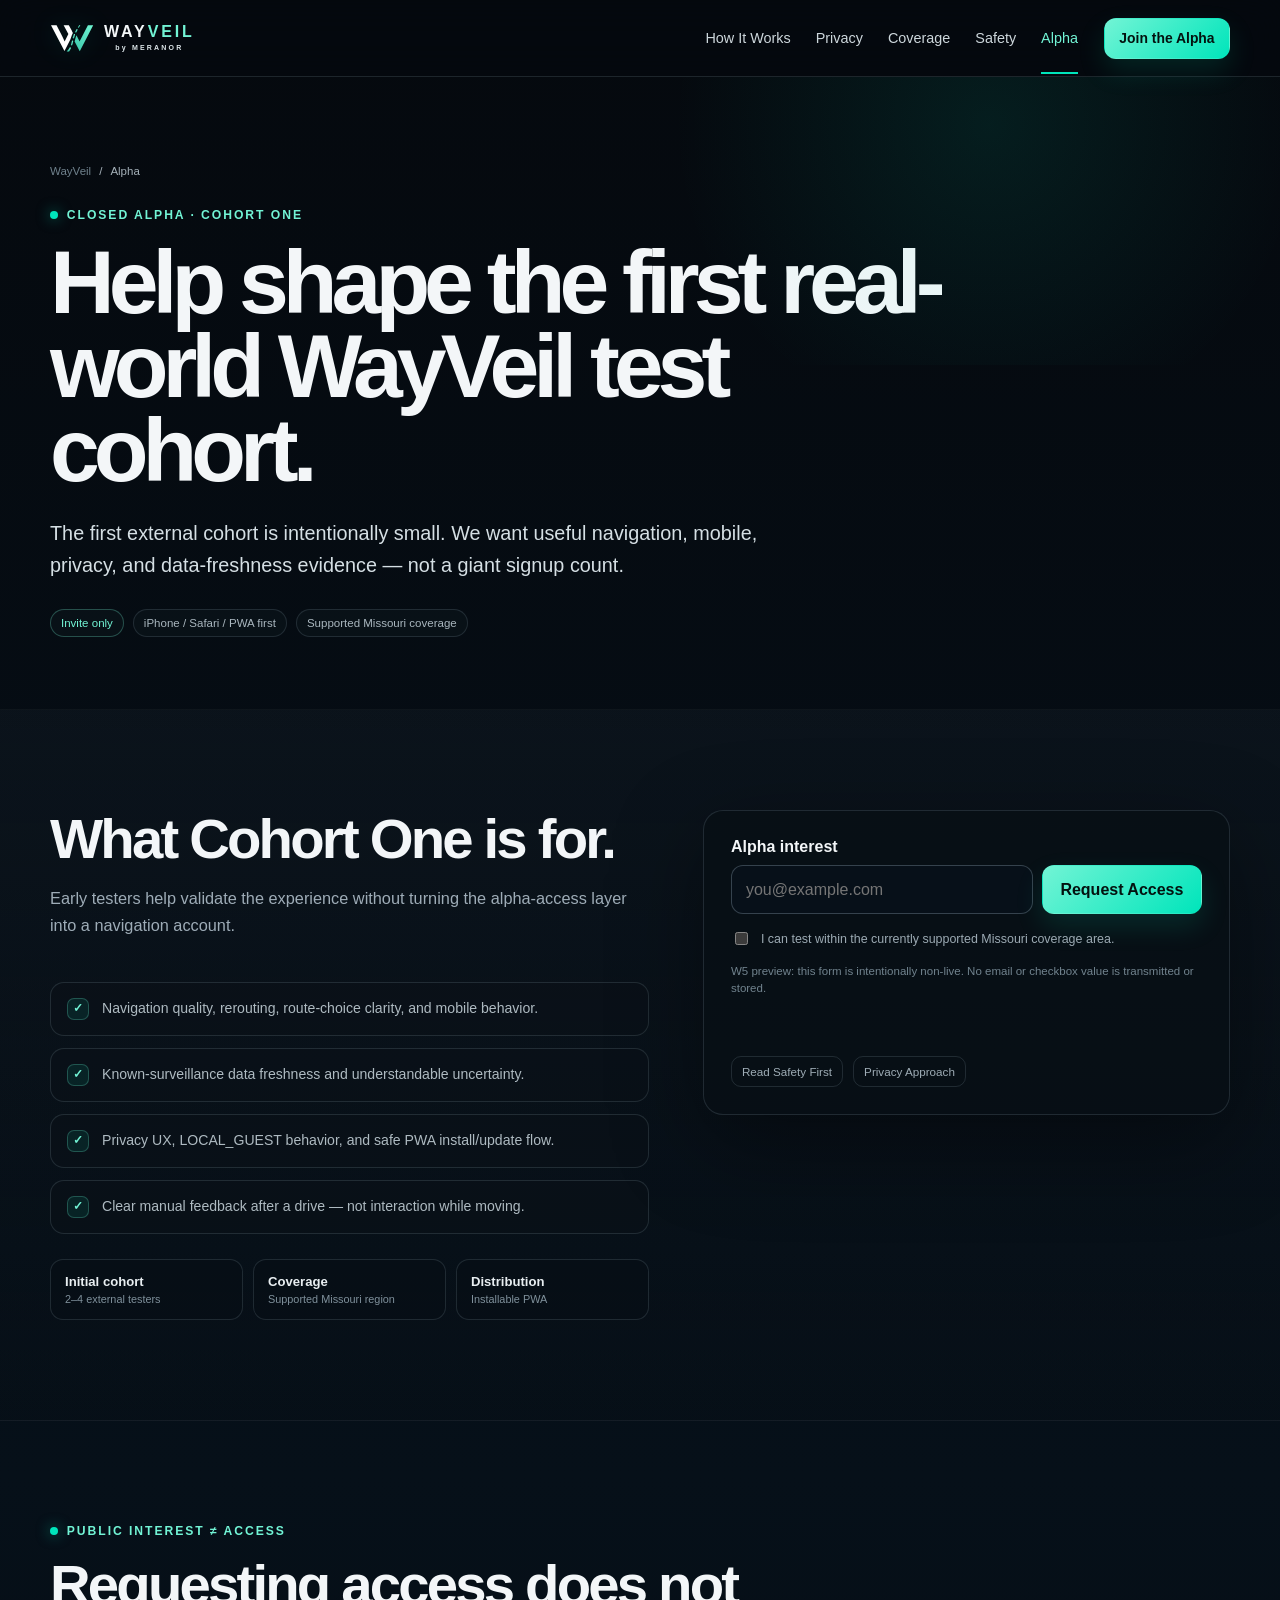
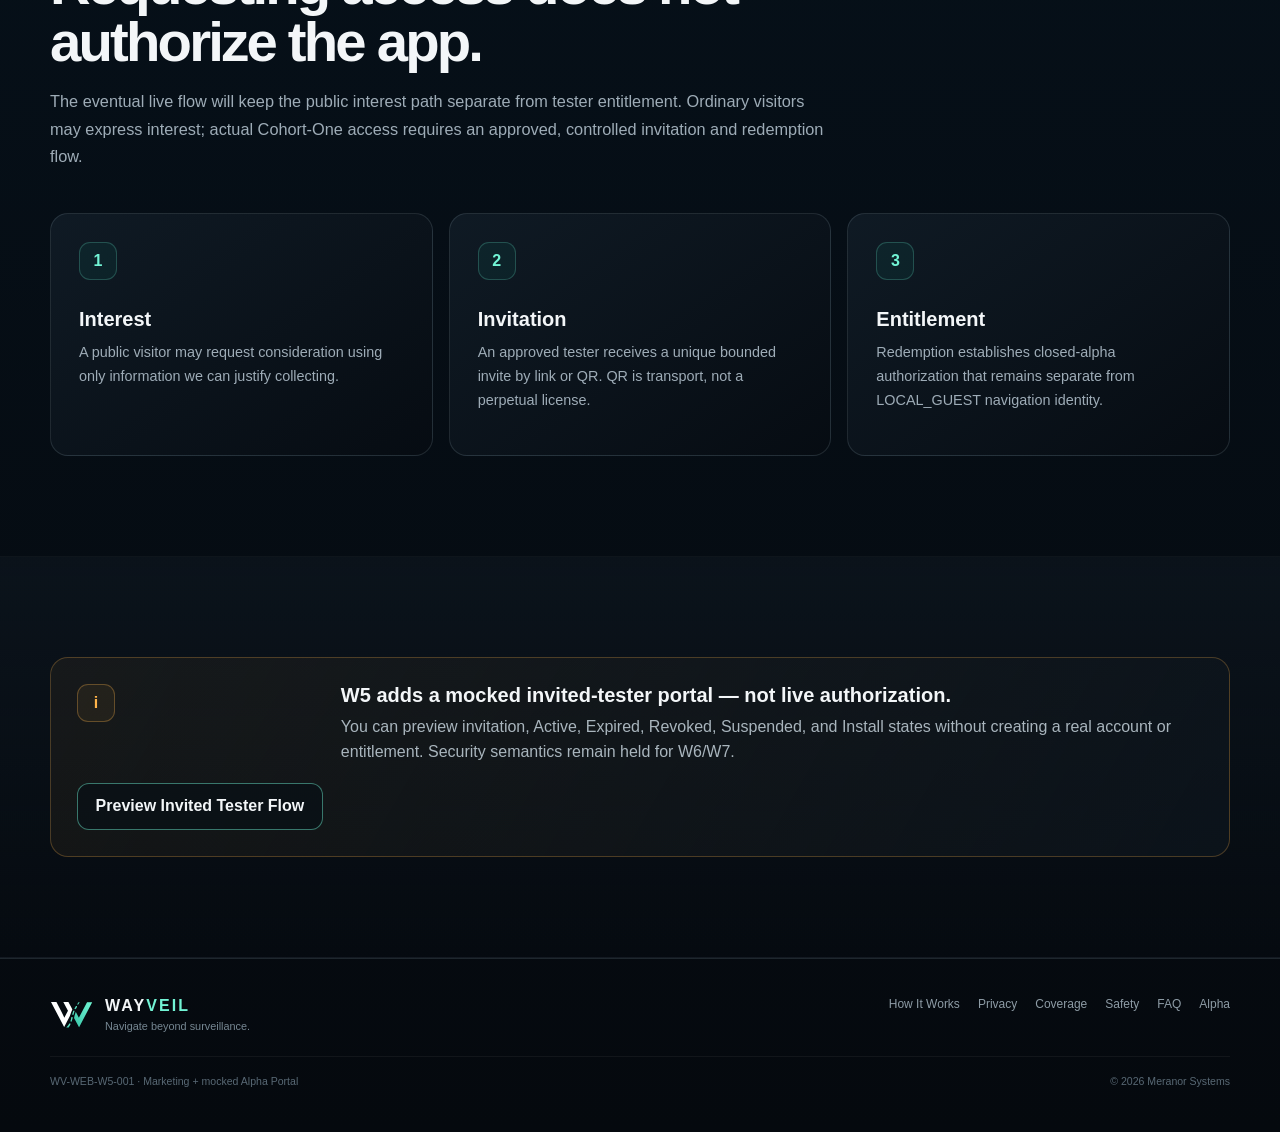
==== wayveil/alpha/index.html @ f4743373 "WayVeil site: add alpha page" ====
<!doctype html><html lang="en"><head><meta charset="utf-8"><meta name="viewport" content="width=device-width,initial-scale=1,viewport-fit=cover"><meta name="theme-color" content="#05090e"><meta name="description" content="WayVeil Cohort-One closed-alpha information and preview-only interest form for supported Missouri PWA testing."><title>Join the Alpha — WayVeil</title><link rel="stylesheet" href="../assets/css/core.css"><link rel="stylesheet" href="../assets/css/product.css"><link rel="stylesheet" href="../assets/css/sections.css"><link rel="stylesheet" href="../assets/css/responsive.css"></head><body><svg class="svg-defs" aria-hidden="true" width="0" height="0" style="position:absolute"><symbol id="i-arrow" viewBox="0 0 24 24"><path d="M5 12h14M14 7l5 5-5 5" fill="none" stroke="currentColor" stroke-width="2" stroke-linecap="round" stroke-linejoin="round"/></symbol></svg><a class="skip-link" href="#main">Skip to content</a><header class="site-header"><div class="shell header-inner"><a class="brand" href="../" aria-label="WayVeil home"><img src="../assets/img/wayveil-mark.svg" alt=""><span class="wordmark"><span>WAY</span><strong>VEIL</strong><small>by MERANOR</small></span></a><nav class="desktop-nav" aria-label="Primary navigation"><a href="../how-it-works/">How It Works</a><a href="../privacy/">Privacy</a><a href="../coverage/">Coverage</a><a href="../safety/">Safety</a><a href="../alpha/" aria-current="page">Alpha</a></nav><a class="button button-primary header-cta" href="../alpha/">Join the Alpha</a><button class="menu-button" type="button" aria-label="Open menu" aria-expanded="false" data-menu-button><span></span></button></div><nav class="mobile-nav" data-mobile-nav aria-label="Mobile navigation"><a href="../how-it-works/">How It Works</a><a href="../privacy/">Privacy</a><a href="../coverage/">Coverage</a><a href="../safety/">Safety</a><a href="../alpha/">Alpha</a><a class="button button-primary" href="../alpha/">Join the Alpha</a></nav></header><main id="main"><section class="page-hero"><div class="shell"><div class="breadcrumbs"><a href="../">WayVeil</a><span>/</span><span>Alpha</span></div><p class="eyebrow"><span class="eyebrow-dot"></span>Closed Alpha · Cohort One</p><h1>Help shape the first real-world WayVeil test cohort.</h1><p class="lead">The first external cohort is intentionally small. We want useful navigation, mobile, privacy, and data-freshness evidence — not a giant signup count.</p><div class="page-kicker"><span class="chip mint">Invite only</span><span class="chip">iPhone / Safari / PWA first</span><span class="chip">Supported Missouri coverage</span></div></div></section><section class="section section-soft"><div class="shell alpha-layout"><div><div class="section-heading"><h2>What Cohort One is for.</h2><p>Early testers help validate the experience without turning the alpha-access layer into a navigation account.</p></div><div class="check-list"><div class="check"><span class="check-mark">✓</span><span>Navigation quality, rerouting, route-choice clarity, and mobile behavior.</span></div><div class="check"><span class="check-mark">✓</span><span>Known-surveillance data freshness and understandable uncertainty.</span></div><div class="check"><span class="check-mark">✓</span><span>Privacy UX, LOCAL_GUEST behavior, and safe PWA install/update flow.</span></div><div class="check"><span class="check-mark">✓</span><span>Clear manual feedback after a drive — not interaction while moving.</span></div></div><div class="alpha-meta"><div><strong>Initial cohort</strong><span>2–4 external testers</span></div><div><strong>Coverage</strong><span>Supported Missouri region</span></div><div><strong>Distribution</strong><span>Installable PWA</span></div></div></div><div class="alpha-card"><form data-interest-form novalidate><label class="field-label" for="alpha-email">Alpha interest</label><div class="input-row"><input id="alpha-email" name="email" type="email" autocomplete="email" placeholder="you@example.com" required><button class="button button-primary" type="submit">Request Access</button></div><label class="check-row"><input type="checkbox" required><span>I can test within the currently supported Missouri coverage area.</span></label><p class="form-note">W5 preview: this form is intentionally non-live. No email or checkbox value is transmitted or stored.</p><p class="form-status" role="status" data-form-status></p></form><div class="page-nav"><a href="../safety/">Read Safety First</a><a href="../privacy/">Privacy Approach</a></div></div></div></section><section class="section"><div class="shell"><div class="section-heading"><p class="eyebrow"><span class="eyebrow-dot"></span>Public interest ≠ access</p><h2>Requesting access does not authorize the app.</h2><p>The eventual live flow will keep the public interest path separate from tester entitlement. Ordinary visitors may express interest; actual Cohort-One access requires an approved, controlled invitation and redemption flow.</p></div><div class="card-grid"><article class="card"><span class="icon-badge">1</span><h3>Interest</h3><p>A public visitor may request consideration using only information we can justify collecting.</p></article><article class="card"><span class="icon-badge">2</span><h3>Invitation</h3><p>An approved tester receives a unique bounded invite by link or QR. QR is transport, not a perpetual license.</p></article><article class="card"><span class="icon-badge">3</span><h3>Entitlement</h3><p>Redemption establishes closed-alpha authorization that remains separate from LOCAL_GUEST navigation identity.</p></article></div></div></section><section class="section section-soft"><div class="shell"><div class="truth-banner"><span class="icon-badge">i</span><div><h3>W5 adds a mocked invited-tester portal — not live authorization.</h3><p>You can preview invitation, Active, Expired, Revoked, Suspended, and Install states without creating a real account or entitlement. Security semantics remain held for W6/W7.</p></div><div class="portal-actions"><a class="button button-secondary" href="../invite/demo/">Preview Invited Tester Flow</a></div></div></div></section></main><footer class="site-footer"><div class="shell footer-grid"><div class="footer-brand"><img src="../assets/img/wayveil-mark.svg" alt=""><div><strong>WAY<span>VEIL</span></strong><small>Navigate beyond surveillance.</small></div></div><nav class="footer-links" aria-label="Footer navigation"><a href="../how-it-works/">How It Works</a><a href="../privacy/">Privacy</a><a href="../coverage/">Coverage</a><a href="../safety/">Safety</a><a href="../faq/">FAQ</a><a href="../alpha/">Alpha</a></nav><div class="footer-meta"><span>WV-WEB-W5-001 · Marketing + mocked Alpha Portal</span><span>© 2026 Meranor Systems</span></div></div></footer><script src="../assets/js/site.js" defer></script></body></html>
---- wayveil/assets/css/core.css ----
:root {
  color-scheme: dark;
  --bg:#05090e; --bg2:#071119; --surface:#0d151d; --surface2:#111c26; --surface3:#172531;
  --text:#f3f6f8; --muted:#9eacb7; --muted2:#768792; --mint:#00e5bb; --mint2:#72f4d5;
  --danger:#ff655f; --amber:#ffb44a; --purple:#9d6bff; --blue:#6872ff;
  --line:rgba(185,210,224,.14); --line2:rgba(185,210,224,.26);
  --shadow:0 28px 90px rgba(0,0,0,.38); --shell:min(1180px,calc(100% - 40px));
  --r1:12px; --r2:18px; --r3:28px; --header:76px;
}
*{box-sizing:border-box} html{scroll-behavior:smooth;background:var(--bg)} body{margin:0;background:linear-gradient(180deg,var(--bg),#061019 54%,var(--bg));color:var(--text);font-family:Inter,ui-sans-serif,-apple-system,BlinkMacSystemFont,"Segoe UI",sans-serif;-webkit-font-smoothing:antialiased;text-rendering:optimizeLegibility}
img{display:block;max-width:100%} a{color:inherit} button,input{font:inherit} button,a{-webkit-tap-highlight-color:transparent}.shell{width:var(--shell);margin-inline:auto}.muted{color:var(--muted)}.skip-link{position:fixed;left:1rem;top:-6rem;z-index:100;background:var(--mint);color:#02120f;padding:.8rem 1rem;border-radius:.7rem;font-weight:800}.skip-link:focus{top:1rem}
.site-header{position:sticky;top:0;z-index:40;border-bottom:1px solid var(--line);background:rgba(5,9,14,.86);backdrop-filter:blur(18px)}.header-inner{min-height:var(--header);display:flex;align-items:center;gap:26px}.brand{display:inline-flex;align-items:center;gap:10px;text-decoration:none;margin-right:auto}.brand img{width:44px;filter:drop-shadow(0 0 12px rgba(0,229,187,.15))}.wordmark{display:grid;grid-template-columns:auto auto;line-height:.82;letter-spacing:.18em;font-weight:820}.wordmark strong{color:var(--mint2)}.wordmark small{grid-column:1/-1;margin-top:7px;font-size:.44rem;letter-spacing:.31em;text-align:center;color:#dce5e9}.desktop-nav{display:flex;gap:25px}.desktop-nav a{position:relative;text-decoration:none;color:#cdd7dc;font-size:.9rem}.desktop-nav a:hover,.desktop-nav a[aria-current="page"]{color:var(--mint2)}.desktop-nav a[aria-current="page"]::after{content:"";position:absolute;left:0;right:0;bottom:-28px;height:2px;background:var(--mint)}
.button{display:inline-flex;align-items:center;justify-content:center;gap:.5rem;min-height:47px;padding:.78rem 1.1rem;border:1px solid transparent;border-radius:12px;text-decoration:none;font-weight:780;cursor:pointer;transition:.18s ease}.button:hover{transform:translateY(-1px)}.button-primary{color:#03120f;background:linear-gradient(135deg,var(--mint2),var(--mint));box-shadow:0 12px 28px rgba(0,229,187,.13)}.button-secondary{border-color:rgba(114,244,213,.45);background:rgba(7,15,21,.62);color:var(--text)}.button-quiet{border-color:var(--line2);background:rgba(13,21,29,.75);color:#d9e2e6}.header-cta{min-height:41px;padding:.6rem .9rem;font-size:.87rem}.menu-button{display:none;width:44px;height:44px;border:1px solid var(--line2);border-radius:12px;background:rgba(12,19,27,.72);color:var(--text)}.menu-button span,.menu-button span::before,.menu-button span::after{display:block;width:20px;height:2px;background:currentColor;border-radius:2px;content:"";position:relative}.menu-button span::before{position:absolute;top:-6px}.menu-button span::after{position:absolute;top:6px}.mobile-nav{display:none;border-top:1px solid var(--line);padding:10px 20px 18px;background:rgba(5,9,14,.98)}.mobile-nav a{display:block;padding:12px 4px;text-decoration:none;color:#d9e2e6}.mobile-nav .button{margin-top:7px;padding:.78rem 1rem;text-align:center}.mobile-nav.is-open{display:block}
.eyebrow{display:inline-flex;align-items:center;gap:.55rem;margin:0 0 18px;color:var(--mint2);font-size:.76rem;font-weight:830;letter-spacing:.16em;text-transform:uppercase}.eyebrow-dot{width:8px;height:8px;border-radius:50%;background:var(--mint);box-shadow:0 0 14px rgba(0,229,187,.55)}h1,h2,h3,p{margin-top:0}h1{font-size:5rem;font-size:clamp(3.3rem,7vw,6.6rem);line-height:.94;letter-spacing:-.067em;margin-bottom:24px}h2{font-size:3.4rem;font-size:clamp(2.35rem,4.4vw,4.25rem);line-height:1.02;letter-spacing:-.05em;margin-bottom:17px}h3{font-size:1.25rem;margin-bottom:10px}.lead{font-size:1.15rem;font-size:clamp(1.05rem,1.8vw,1.24rem);line-height:1.65;color:#d5dfe4;max-width:670px}.section{padding:100px 0}.section-soft{background:linear-gradient(180deg,rgba(15,24,33,.56),rgba(7,13,19,.18));border-block:1px solid rgba(255,255,255,.035)}.section-heading{max-width:780px;margin-bottom:42px}.section-heading p:last-child{color:var(--muted);font-size:1.02rem;line-height:1.7}.page-hero{padding:88px 0 72px;position:relative;overflow:hidden}.page-hero::before{content:"";position:absolute;inset:-12rem -10rem auto 42%;height:30rem;background:radial-gradient(circle,rgba(0,229,187,.09),transparent 62%);pointer-events:none}.page-hero h1{max-width:900px}.page-hero .lead{max-width:760px}.page-kicker{display:flex;gap:9px;flex-wrap:wrap;margin-top:27px}.chip{display:inline-flex;align-items:center;gap:7px;padding:7px 10px;border:1px solid var(--line);border-radius:999px;background:rgba(12,20,27,.65);color:#a9b6be;font-size:.72rem}.chip.mint{border-color:rgba(114,244,213,.28);color:var(--mint2)}
.site-footer{padding:38px 0 45px;border-top:1px solid var(--line)}.footer-grid{display:grid;grid-template-columns:1fr auto;gap:24px;align-items:start}.footer-brand{display:flex;gap:12px;align-items:center}.footer-brand img{width:43px}.footer-brand strong{display:block;letter-spacing:.13em}.footer-brand strong span{color:var(--mint2)}.footer-brand small{display:block;margin-top:5px;color:var(--muted2);font-size:.68rem}.footer-links{display:flex;gap:18px;flex-wrap:wrap;justify-content:flex-end}.footer-links a{font-size:.75rem;text-decoration:none;color:#8e9ca6}.footer-links a:hover{color:var(--mint2)}.footer-meta{grid-column:1/-1;padding-top:18px;border-top:1px solid rgba(255,255,255,.05);display:flex;justify-content:space-between;gap:14px;color:#586874;font-size:.66rem}
---- wayveil/assets/css/product.css ----
.hero{position:relative;overflow:hidden;isolation:isolate;min-height:845px;padding:76px 0 38px}.hero-road{position:absolute;inset:0;z-index:-3;background:url('../img/road-scene.svg') center/cover no-repeat;opacity:.88}.hero-shade{position:absolute;inset:0;z-index:-2;background:linear-gradient(90deg,rgba(5,9,14,.98) 0%,rgba(5,9,14,.82) 44%,rgba(5,9,14,.28) 76%,rgba(5,9,14,.66) 100%),linear-gradient(180deg,rgba(5,9,14,.08),#05090e 94%)}.hero-grid{display:grid;grid-template-columns:minmax(0,1.03fr) minmax(360px,.97fr);gap:50px;align-items:center;min-height:630px}.hero-copy{padding:55px 0 30px}.hero-copy h1 span{color:var(--mint2)}.hero-actions{display:flex;gap:12px;flex-wrap:wrap;margin-top:30px}.invite-link{display:inline-flex;margin-top:19px;color:#98a7b0;font-size:.84rem;text-decoration:none}.invite-link span{color:var(--mint2);margin-left:.25rem}.product-stage{position:relative;display:flex;justify-content:center;align-items:center;min-height:610px}.product-glow{position:absolute;width:430px;height:430px;border-radius:50%;background:radial-gradient(circle,rgba(0,229,187,.17),rgba(0,229,187,.025) 50%,transparent 72%);filter:blur(10px)}.phone{position:relative;width:min(370px,86vw);padding:9px;border-radius:50px;background:linear-gradient(145deg,#7c858e,#10151b 13%,#5e6670 38%,#080b0f 69%,#59616a);box-shadow:0 40px 95px rgba(0,0,0,.62);transform:rotate(3.5deg) translateY(10px)}.phone::before{content:"";position:absolute;z-index:4;left:50%;top:18px;transform:translateX(-50%);width:92px;height:24px;border-radius:999px;background:#030507}.screen{overflow:hidden;min-height:630px;border-radius:42px;border:1px solid rgba(255,255,255,.08);background:#071017}.appbar{height:76px;padding:31px 17px 10px;display:flex;align-items:center;justify-content:space-between;border-bottom:1px solid rgba(255,255,255,.06)}.mini-brand{display:flex;align-items:center;gap:7px;font-size:.69rem;letter-spacing:.12em}.mini-brand img{width:27px}.mini-brand strong span{color:var(--mint2)}.preview-label{color:#7d8e99;font-size:.58rem;text-align:right}.preview-label b{display:block;color:#b8c4ca;margin-top:3px;font-size:.7rem}.map-preview{position:relative;height:238px;background:radial-gradient(circle at 55% 42%,#102633,#071017 65%);overflow:hidden}.map-preview svg{width:100%;height:100%}.map-caption{position:absolute;left:12px;bottom:9px;padding:5px 8px;border-radius:999px;border:1px solid rgba(255,255,255,.08);background:rgba(5,9,14,.78);color:#93a4ae;font-size:.53rem}.route-list{display:grid;gap:8px;padding:10px 12px}.route{position:relative;padding:11px 72px 10px 12px;min-height:72px;border-radius:13px;border:1px solid rgba(255,255,255,.11);background:linear-gradient(180deg,rgba(23,34,44,.8),rgba(10,16,22,.82))}.route.selected{border-color:rgba(114,244,213,.7)}.route.zero{border-color:rgba(157,107,255,.45)}.route strong{display:block;font-size:.8rem}.route small{display:block;margin-top:5px;color:#84959f;font-size:.58rem;line-height:1.35}.route em{position:absolute;right:11px;top:27px;font-style:normal;font-weight:850;font-size:.63rem;letter-spacing:.06em;color:var(--mint2)}.route:first-child em{color:var(--amber)}.route.zero em{color:#b792ff}.start-nav{margin:1px 12px 16px;width:calc(100% - 24px);min-height:44px;border:0;border-radius:12px;background:linear-gradient(135deg,var(--mint2),var(--mint));color:#02120f;font-weight:830}.principles{margin-top:-1px;display:grid;grid-template-columns:repeat(4,1fr);border:1px solid var(--line);border-radius:18px;overflow:hidden;background:rgba(7,13,19,.84);backdrop-filter:blur(14px);box-shadow:0 24px 65px rgba(0,0,0,.24)}.principles article{padding:21px;min-height:108px;border-right:1px solid var(--line)}.principles article:last-child{border-right:0}.principles b{display:block;font-size:.85rem}.principles span{display:block;margin-top:6px;color:#8d9ca6;font-size:.7rem;line-height:1.45}.icon-badge{display:grid;place-items:center;width:38px;height:38px;margin-bottom:14px;border:1px solid rgba(114,244,213,.22);border-radius:11px;background:rgba(0,229,187,.055);color:var(--mint2);font-weight:900}.route-mode-grid{display:grid;grid-template-columns:repeat(3,1fr);gap:16px}.mode-card{padding:29px;border:1px solid var(--line);border-radius:18px;background:linear-gradient(145deg,rgba(17,28,38,.9),rgba(7,12,18,.9));min-height:260px}.mode-card .mode-tag{display:inline-flex;padding:6px 9px;border-radius:999px;border:1px solid var(--line);font-size:.66rem;color:#9badb6;margin-bottom:36px}.mode-card.balanced{border-color:rgba(114,244,213,.35)}.mode-card.zero{border-color:rgba(157,107,255,.3)}.mode-card p{color:var(--muted);line-height:1.65;font-size:.9rem}.mode-card ul{padding-left:1.1rem;color:#a8b5bd;font-size:.82rem;line-height:1.65}.truth-banner{display:grid;grid-template-columns:auto 1fr;gap:18px;align-items:start;padding:26px;border:1px solid rgba(255,180,74,.25);border-radius:18px;background:linear-gradient(120deg,rgba(255,180,74,.055),rgba(13,21,29,.76))}.truth-banner .icon-badge{margin:0;border-color:rgba(255,180,74,.3);color:var(--amber);background:rgba(255,180,74,.06)}.truth-banner h3{margin-bottom:7px}.truth-banner p{margin:0;color:#a9b5bd;line-height:1.6}.feature-split{display:grid;grid-template-columns:1fr 1fr;gap:52px;align-items:center}.visual-panel{min-height:420px;border:1px solid var(--line);border-radius:28px;background:radial-gradient(circle at 50% 45%,rgba(0,229,187,.09),transparent 23rem),linear-gradient(145deg,#101c25,#060b10);display:grid;place-items:center;position:relative;overflow:hidden}.visual-panel img{width:220px;filter:drop-shadow(0 0 34px rgba(0,229,187,.18))}.orbit{position:absolute;border:1px solid rgba(114,244,213,.18);border-radius:50%;width:360px;height:360px}.orbit.o2{width:270px;height:270px;border-color:rgba(114,244,213,.3)}.float-chip{position:absolute;padding:8px 11px;border-radius:999px;border:1px solid rgba(114,244,213,.24);background:rgba(4,11,15,.85);color:var(--mint2);font-size:.62rem;font-weight:820;letter-spacing:.08em}.fc1{top:18%;left:13%}.fc2{right:10%;top:39%}.fc3{bottom:16%;left:22%}
---- wayveil/assets/css/sections.css ----
.card-grid{display:grid;grid-template-columns:repeat(3,1fr);gap:16px}.card{padding:28px;border:1px solid var(--line);border-radius:18px;background:linear-gradient(145deg,rgba(17,28,38,.9),rgba(7,12,18,.9))}.card p{color:var(--muted);line-height:1.65;font-size:.9rem}.card .icon-badge{margin-bottom:28px}.steps{counter-reset:step;display:grid;grid-template-columns:repeat(3,1fr);gap:16px}.step{position:relative;padding:30px;border:1px solid var(--line);border-radius:18px;background:rgba(11,18,25,.78);min-height:260px}.step::before{counter-increment:step;content:"0" counter(step);color:#546671;font-size:.75rem;font-weight:850;letter-spacing:.12em}.step .icon-badge{margin:42px 0 18px}.step p{color:var(--muted);line-height:1.62}.check-list{display:grid;gap:12px;margin-top:26px}.check{display:flex;gap:13px;padding:15px 16px;border:1px solid var(--line);border-radius:14px;background:rgba(10,17,24,.6);color:#aebac1;line-height:1.5;font-size:.88rem}.check b{color:#eef3f5}.check-mark{flex:0 0 22px;width:22px;height:22px;border-radius:7px;display:grid;place-items:center;background:rgba(0,229,187,.09);border:1px solid rgba(114,244,213,.24);color:var(--mint2);font-weight:900;font-size:.72rem}.data-table{overflow:hidden;border:1px solid var(--line);border-radius:18px}.data-row{display:grid;grid-template-columns:190px 1fr;gap:24px;padding:22px 24px;border-bottom:1px solid var(--line);background:rgba(11,18,25,.68)}.data-row:last-child{border-bottom:0}.data-row strong{color:#edf3f5}.data-row p{margin:0;color:#99a9b3;line-height:1.6;font-size:.9rem}.trust-state{display:inline-flex;align-items:center;gap:7px}.trust-state::before{content:"";width:8px;height:8px;border-radius:50%;background:var(--mint)}.trust-state.probable::before{background:var(--amber)}.trust-state.unverified::before{background:#8797a1}.safety-grid{display:grid;grid-template-columns:repeat(2,1fr);gap:16px}.safety-card{padding:28px;border:1px solid var(--line);border-radius:18px;background:rgba(11,18,25,.75)}.safety-card.warning{border-color:rgba(255,180,74,.22);background:linear-gradient(145deg,rgba(255,180,74,.045),rgba(11,18,25,.75))}.safety-card p{color:var(--muted);line-height:1.65}.safety-card ul{padding-left:1.15rem;color:#a9b5bd;line-height:1.7;font-size:.9rem}.callout{padding:30px;border:1px solid rgba(114,244,213,.24);border-radius:22px;background:linear-gradient(115deg,rgba(0,229,187,.055),rgba(13,21,29,.8))}.callout p{color:#a7b5bd;line-height:1.7;margin-bottom:0}.alpha-layout{display:grid;grid-template-columns:1fr .88fr;gap:54px;align-items:start}.alpha-card{padding:27px;border:1px solid var(--line);border-radius:20px;background:rgba(8,15,21,.82);box-shadow:var(--shadow)}.field-label{display:block;margin-bottom:9px;font-weight:780}.input-row{display:grid;grid-template-columns:1fr auto;gap:9px}.input-row input{min-width:0;height:49px;padding:0 14px;border:1px solid var(--line2);border-radius:12px;background:#071019;color:var(--text);outline:none}.input-row input:focus{border-color:var(--mint);box-shadow:0 0 0 3px rgba(0,229,187,.1)}.check-row{display:flex;gap:10px;align-items:flex-start;margin-top:16px;color:#9caab3;font-size:.78rem;line-height:1.45}.check-row input{margin-top:2px;accent-color:var(--mint)}.form-note{margin:15px 0 0;color:#71838e;font-size:.72rem;line-height:1.45}.form-status{min-height:1.3em;margin:12px 0 0;color:var(--mint2);font-size:.75rem}.alpha-meta{display:grid;grid-template-columns:repeat(3,1fr);gap:10px;margin-top:25px}.alpha-meta div{padding:14px;border:1px solid var(--line);border-radius:13px;background:rgba(8,15,21,.58)}.alpha-meta strong{display:block;color:#e8eef1;font-size:.82rem}.alpha-meta span{display:block;margin-top:4px;color:#7f909b;font-size:.68rem}.faq-list{display:grid;gap:10px}.faq-item{border:1px solid var(--line);border-radius:16px;background:rgba(10,17,24,.7);overflow:hidden}.faq-item summary{cursor:pointer;list-style:none;padding:20px 22px;font-weight:780}.faq-item summary::-webkit-details-marker{display:none}.faq-item summary::after{content:"+";float:right;color:var(--mint2);font-size:1.15rem}.faq-item[open] summary::after{content:"–"}.faq-item p{padding:0 22px 20px;margin:0;color:#9eacb5;line-height:1.65}.cta-band{padding:48px;border:1px solid rgba(114,244,213,.22);border-radius:26px;background:radial-gradient(circle at 90% 50%,rgba(0,229,187,.08),transparent 18rem),linear-gradient(145deg,#101c25,#071018);display:flex;align-items:center;justify-content:space-between;gap:35px}.cta-band h2{font-size:3rem;font-size:clamp(2.1rem,4vw,3.7rem);max-width:720px;margin-bottom:10px}.cta-band p{margin:0;color:var(--muted)}.cta-band .button{flex:0 0 auto}.breadcrumbs{display:flex;gap:8px;align-items:center;margin-bottom:28px;color:#6f818c;font-size:.72rem}.breadcrumbs a{text-decoration:none}.breadcrumbs span{color:#a5b1b9}.page-nav{display:flex;gap:10px;flex-wrap:wrap;margin-top:32px}.page-nav a{padding:8px 10px;border:1px solid var(--line);border-radius:10px;text-decoration:none;color:#9eacb5;font-size:.73rem}.page-nav a:hover{color:var(--mint2);border-color:rgba(114,244,213,.3)}
---- wayveil/assets/css/responsive.css ----
@media(prefers-reduced-motion:reduce){html{scroll-behavior:auto}*,*::before,*::after{transition:none!important;animation:none!important}}
@media screen and (max-width:980px){:root{--shell:min(100% - 32px,820px)}.desktop-nav,.header-cta{display:none}.menu-button{display:grid;place-items:center}.hero{padding-top:26px;min-height:auto}.hero-grid{grid-template-columns:1fr;gap:0;min-height:auto}.hero-copy{padding:44px 0 12px}.product-stage{min-height:570px;margin-top:8px}.phone{transform:rotate(2deg)}.principles{grid-template-columns:repeat(2,1fr)}.principles article:nth-child(2){border-right:0}.principles article:nth-child(-n+2){border-bottom:1px solid var(--line)}.route-mode-grid,.card-grid,.steps{grid-template-columns:1fr}.feature-split,.alpha-layout{grid-template-columns:1fr}.feature-split{gap:34px}.visual-panel{min-height:370px}.safety-grid{grid-template-columns:1fr}.cta-band{display:grid}.alpha-meta{grid-template-columns:1fr}.footer-grid{grid-template-columns:1fr}.footer-links{justify-content:flex-start}.footer-meta{grid-column:auto}.data-row{grid-template-columns:150px 1fr}.page-hero{padding-top:66px}}
@media screen and (max-width:640px){:root{--shell:calc(100% - 28px);--header:70px}.brand img{width:40px}.wordmark{font-size:.9rem}.hero-road{background-position:center}.hero-shade{background:linear-gradient(180deg,rgba(5,9,14,.58) 0%,rgba(5,9,14,.82) 35%,rgba(5,9,14,.97) 70%,#05090e 96%)}.hero-copy{padding-top:52px}h1{font-size:clamp(3.15rem,15vw,5.25rem)}.hero-actions{display:grid}.hero-actions .button{width:100%;min-height:53px}.invite-link{width:100%;justify-content:center}.product-stage{min-height:600px;margin-inline:-8px;overflow:hidden}.phone{width:326px;transform:rotate(1.5deg) translateY(24px)}.screen{min-height:605px}.principles article{min-height:112px;padding:18px;border-right:1px solid var(--line)}.section{padding:80px 0}.page-hero{padding:56px 0 58px}.page-hero h1{font-size:clamp(3rem,14vw,4.8rem)}.card,.mode-card,.step,.safety-card{padding:23px}.truth-banner{grid-template-columns:1fr}.truth-banner .icon-badge{margin-bottom:2px}.data-row{grid-template-columns:1fr;gap:8px;padding:20px}.alpha-card{padding:21px}.input-row{grid-template-columns:1fr}.input-row .button{width:100%}.cta-band{padding:30px 22px}.footer-meta{display:grid}.visual-panel{min-height:315px}.visual-panel img{width:180px}.orbit{width:280px;height:280px}.orbit.o2{width:210px;height:210px}.fc1{left:7%}.fc2{right:4%}.fc3{left:15%}}
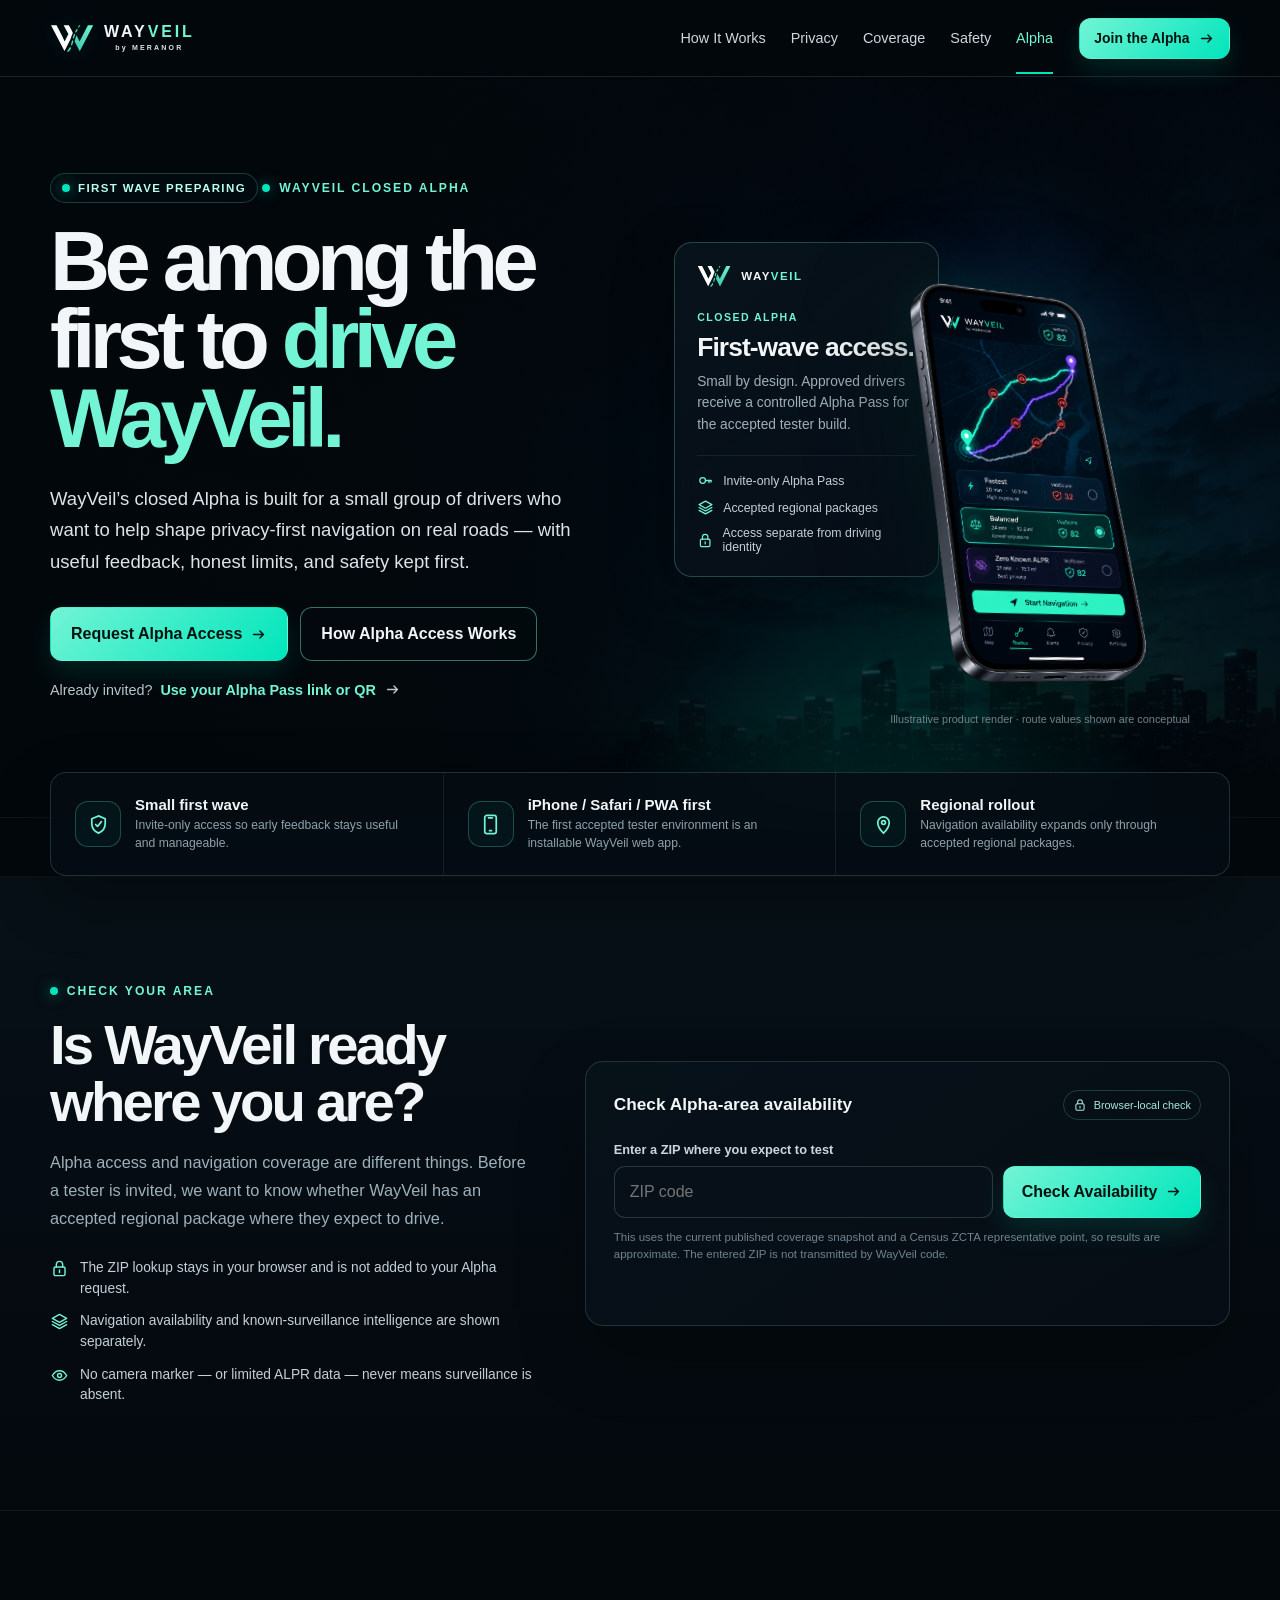
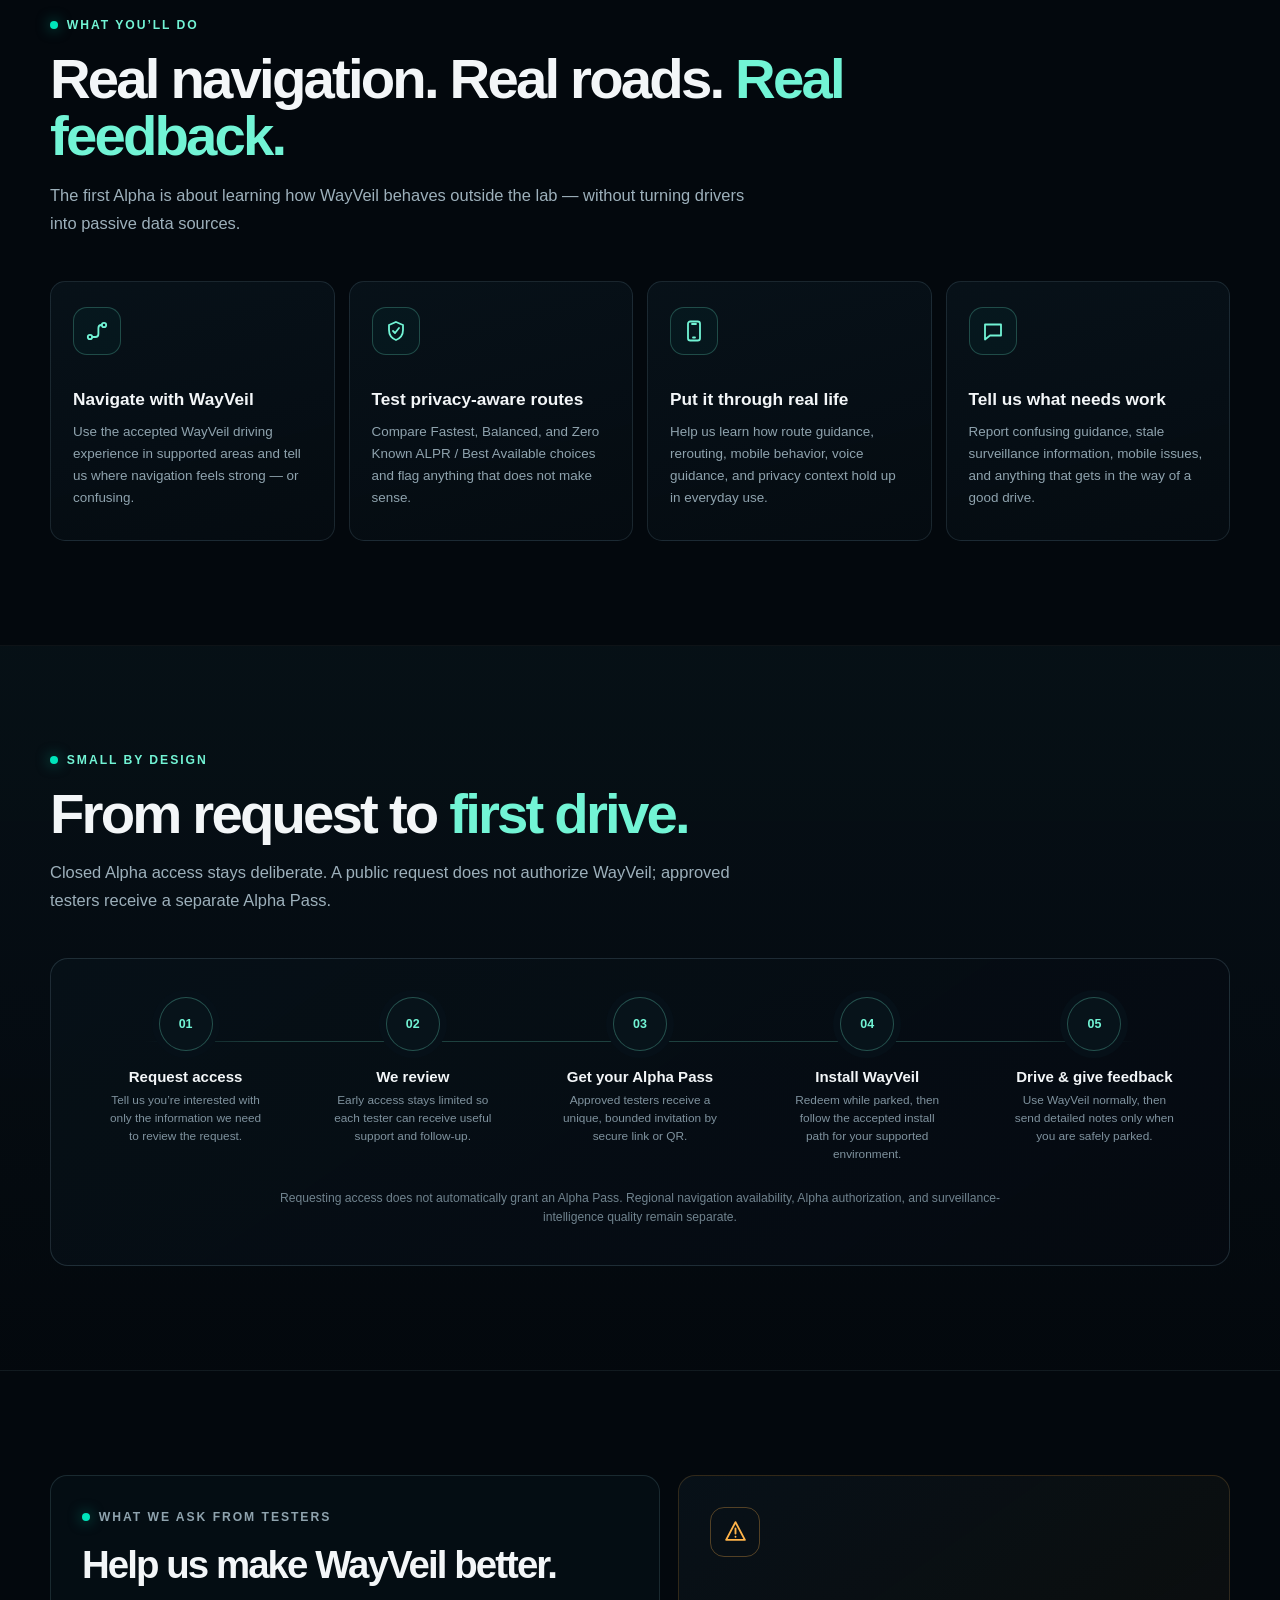
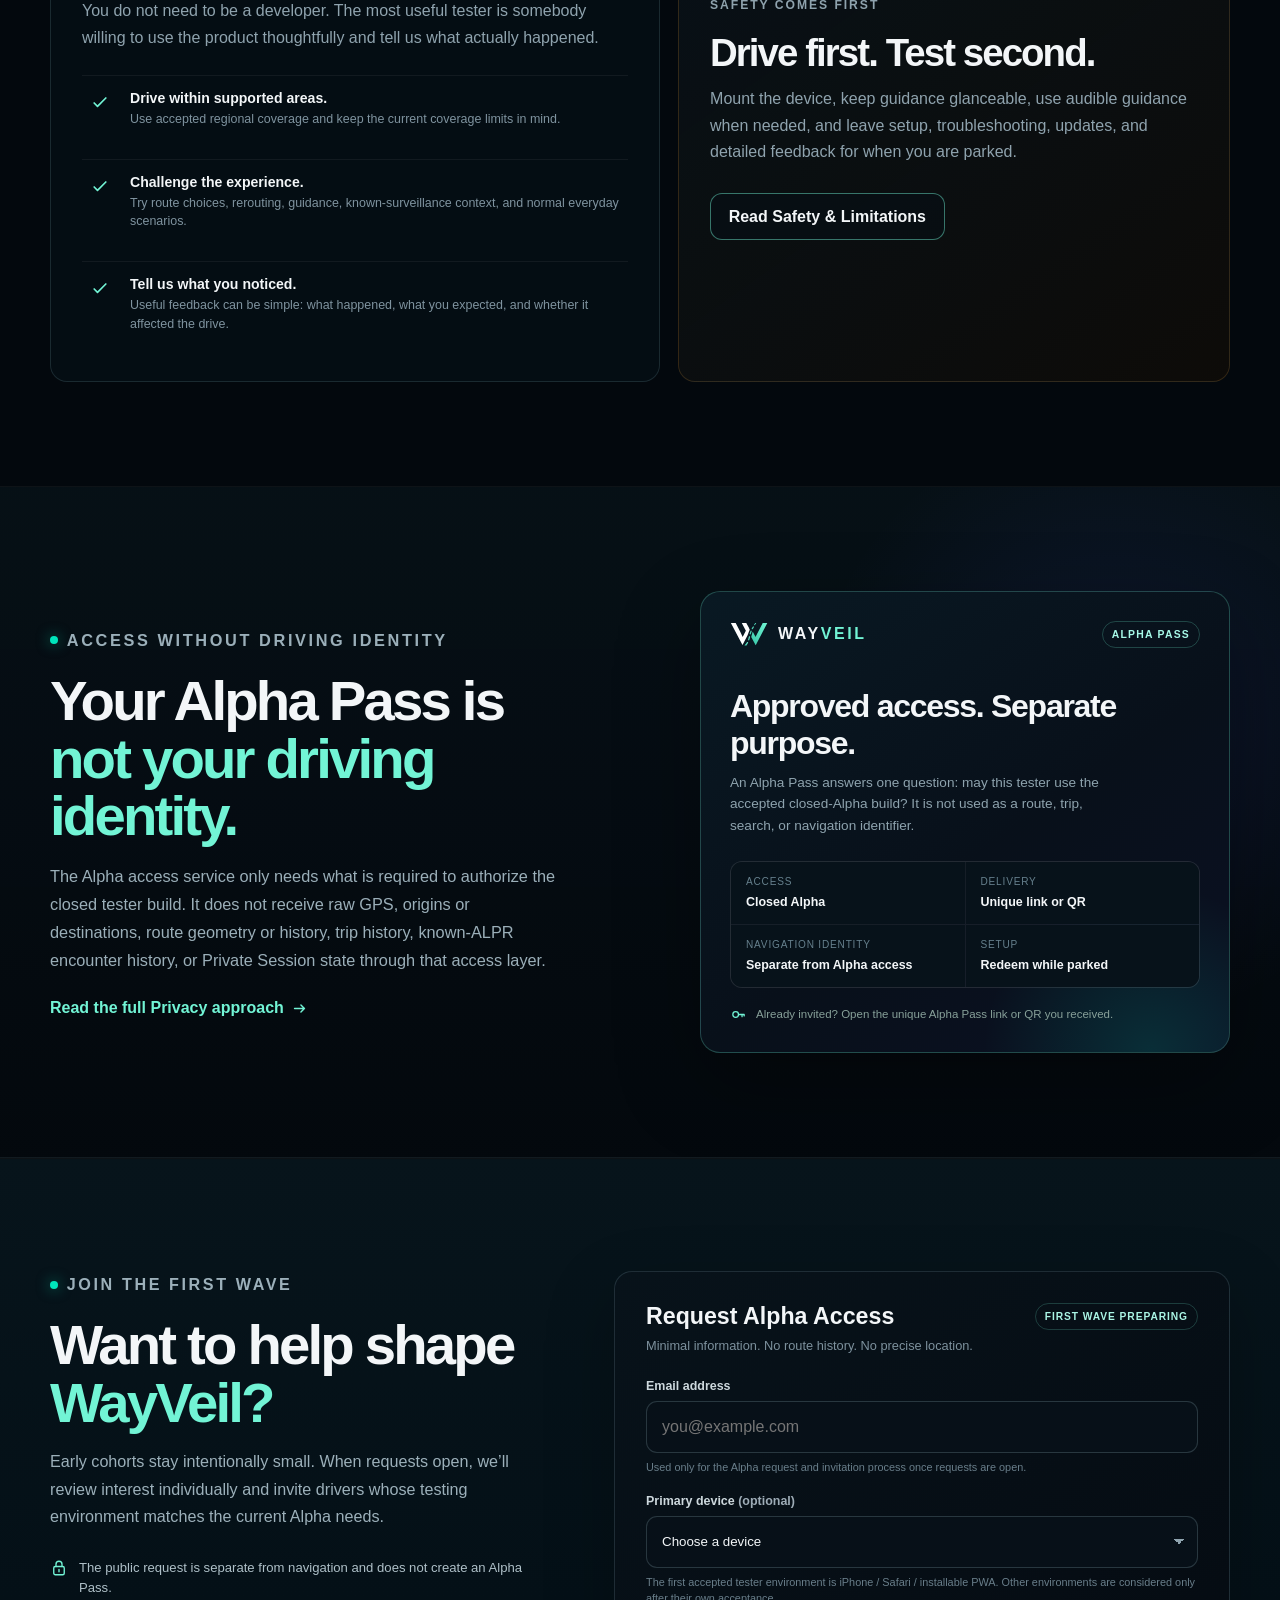
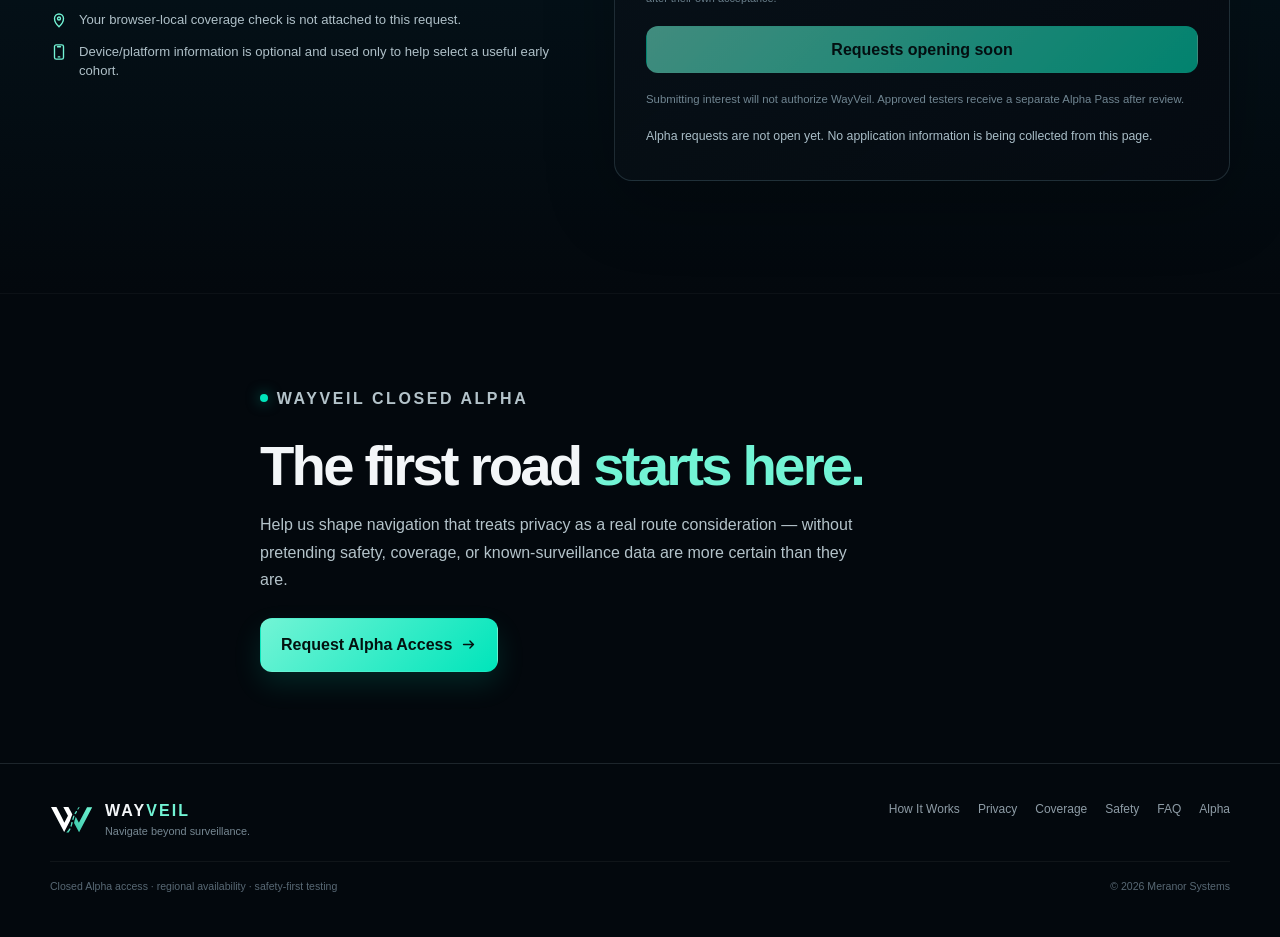
==== commit 65f65b42: "WayVeil Alpha: rebuild public Alpha landing for first wave" ====
--- a/wayveil/alpha/index.html
+++ b/wayveil/alpha/index.html
@@ -1 +1,257 @@
-<!doctype html><html lang="en"><head><meta charset="utf-8"><meta name="viewport" content="width=device-width,initial-scale=1,viewport-fit=cover"><meta name="theme-color" content="#05090e"><meta name="description" content="WayVeil Cohort-One closed-alpha information and preview-only interest form for supported Missouri PWA testing."><title>Join the Alpha — WayVeil</title><link rel="stylesheet" href="../assets/css/core.css"><link rel="stylesheet" href="../assets/css/product.css"><link rel="stylesheet" href="../assets/css/sections.css"><link rel="stylesheet" href="../assets/css/responsive.css"></head><body><svg class="svg-defs" aria-hidden="true" width="0" height="0" style="position:absolute"><symbol id="i-arrow" viewBox="0 0 24 24"><path d="M5 12h14M14 7l5 5-5 5" fill="none" stroke="currentColor" stroke-width="2" stroke-linecap="round" stroke-linejoin="round"/></symbol></svg><a class="skip-link" href="#main">Skip to content</a><header class="site-header"><div class="shell header-inner"><a class="brand" href="../" aria-label="WayVeil home"><img src="../assets/img/wayveil-mark.svg" alt=""><span class="wordmark"><span>WAY</span><strong>VEIL</strong><small>by MERANOR</small></span></a><nav class="desktop-nav" aria-label="Primary navigation"><a href="../how-it-works/">How It Works</a><a href="../privacy/">Privacy</a><a href="../coverage/">Coverage</a><a href="../safety/">Safety</a><a href="../alpha/" aria-current="page">Alpha</a></nav><a class="button button-primary header-cta" href="../alpha/">Join the Alpha</a><button class="menu-button" type="button" aria-label="Open menu" aria-expanded="false" data-menu-button><span></span></button></div><nav class="mobile-nav" data-mobile-nav aria-label="Mobile navigation"><a href="../how-it-works/">How It Works</a><a href="../privacy/">Privacy</a><a href="../coverage/">Coverage</a><a href="../safety/">Safety</a><a href="../alpha/">Alpha</a><a class="button button-primary" href="../alpha/">Join the Alpha</a></nav></header><main id="main"><section class="page-hero"><div class="shell"><div class="breadcrumbs"><a href="../">WayVeil</a><span>/</span><span>Alpha</span></div><p class="eyebrow"><span class="eyebrow-dot"></span>Closed Alpha · Cohort One</p><h1>Help shape the first real-world WayVeil test cohort.</h1><p class="lead">The first external cohort is intentionally small. We want useful navigation, mobile, privacy, and data-freshness evidence — not a giant signup count.</p><div class="page-kicker"><span class="chip mint">Invite only</span><span class="chip">iPhone / Safari / PWA first</span><span class="chip">Supported Missouri coverage</span></div></div></section><section class="section section-soft"><div class="shell alpha-layout"><div><div class="section-heading"><h2>What Cohort One is for.</h2><p>Early testers help validate the experience without turning the alpha-access layer into a navigation account.</p></div><div class="check-list"><div class="check"><span class="check-mark">✓</span><span>Navigation quality, rerouting, route-choice clarity, and mobile behavior.</span></div><div class="check"><span class="check-mark">✓</span><span>Known-surveillance data freshness and understandable uncertainty.</span></div><div class="check"><span class="check-mark">✓</span><span>Privacy UX, LOCAL_GUEST behavior, and safe PWA install/update flow.</span></div><div class="check"><span class="check-mark">✓</span><span>Clear manual feedback after a drive — not interaction while moving.</span></div></div><div class="alpha-meta"><div><strong>Initial cohort</strong><span>2–4 external testers</span></div><div><strong>Coverage</strong><span>Supported Missouri region</span></div><div><strong>Distribution</strong><span>Installable PWA</span></div></div></div><div class="alpha-card"><form data-interest-form novalidate><label class="field-label" for="alpha-email">Alpha interest</label><div class="input-row"><input id="alpha-email" name="email" type="email" autocomplete="email" placeholder="you@example.com" required><button class="button button-primary" type="submit">Request Access</button></div><label class="check-row"><input type="checkbox" required><span>I can test within the currently supported Missouri coverage area.</span></label><p class="form-note">W5 preview: this form is intentionally non-live. No email or checkbox value is transmitted or stored.</p><p class="form-status" role="status" data-form-status></p></form><div class="page-nav"><a href="../safety/">Read Safety First</a><a href="../privacy/">Privacy Approach</a></div></div></div></section><section class="section"><div class="shell"><div class="section-heading"><p class="eyebrow"><span class="eyebrow-dot"></span>Public interest ≠ access</p><h2>Requesting access does not authorize the app.</h2><p>The eventual live flow will keep the public interest path separate from tester entitlement. Ordinary visitors may express interest; actual Cohort-One access requires an approved, controlled invitation and redemption flow.</p></div><div class="card-grid"><article class="card"><span class="icon-badge">1</span><h3>Interest</h3><p>A public visitor may request consideration using only information we can justify collecting.</p></article><article class="card"><span class="icon-badge">2</span><h3>Invitation</h3><p>An approved tester receives a unique bounded invite by link or QR. QR is transport, not a perpetual license.</p></article><article class="card"><span class="icon-badge">3</span><h3>Entitlement</h3><p>Redemption establishes closed-alpha authorization that remains separate from LOCAL_GUEST navigation identity.</p></article></div></div></section><section class="section section-soft"><div class="shell"><div class="truth-banner"><span class="icon-badge">i</span><div><h3>W5 adds a mocked invited-tester portal — not live authorization.</h3><p>You can preview invitation, Active, Expired, Revoked, Suspended, and Install states without creating a real account or entitlement. Security semantics remain held for W6/W7.</p></div><div class="portal-actions"><a class="button button-secondary" href="../invite/demo/">Preview Invited Tester Flow</a></div></div></div></section></main><footer class="site-footer"><div class="shell footer-grid"><div class="footer-brand"><img src="../assets/img/wayveil-mark.svg" alt=""><div><strong>WAY<span>VEIL</span></strong><small>Navigate beyond surveillance.</small></div></div><nav class="footer-links" aria-label="Footer navigation"><a href="../how-it-works/">How It Works</a><a href="../privacy/">Privacy</a><a href="../coverage/">Coverage</a><a href="../safety/">Safety</a><a href="../faq/">FAQ</a><a href="../alpha/">Alpha</a></nav><div class="footer-meta"><span>WV-WEB-W5-001 · Marketing + mocked Alpha Portal</span><span>© 2026 Meranor Systems</span></div></div></footer><script src="../assets/js/site.js" defer></script></body></html>+<!doctype html>
+<html lang="en">
+<head>
+  <meta charset="utf-8">
+  <meta name="viewport" content="width=device-width,initial-scale=1,viewport-fit=cover">
+  <meta name="theme-color" content="#03080d">
+  <meta name="description" content="Learn about the WayVeil closed Alpha, check regional navigation availability, and see how early drivers can help shape privacy-first navigation.">
+  <title>Closed Alpha — WayVeil</title>
+  <link rel="stylesheet" href="../assets/css/core.css">
+  <link rel="stylesheet" href="../assets/css/responsive.css">
+  <link rel="stylesheet" href="../assets/css/alpha-north-star.css">
+</head>
+<body class="alpha-north-star" data-alpha-state="preparing">
+  <svg class="svg-defs" aria-hidden="true" width="0" height="0" style="position:absolute">
+    <symbol id="i-arrow" viewBox="0 0 24 24"><path d="M5 12h14M14 7l5 5-5 5" fill="none" stroke="currentColor" stroke-width="2" stroke-linecap="round" stroke-linejoin="round"/></symbol>
+    <symbol id="i-shield" viewBox="0 0 24 24"><path d="M12 3l7 3v5c0 4.7-2.8 8.3-7 10-4.2-1.7-7-5.3-7-10V6l7-3z" fill="none" stroke="currentColor" stroke-width="1.8"/><path d="M9 12l2 2 4-5" fill="none" stroke="currentColor" stroke-width="1.8" stroke-linecap="round" stroke-linejoin="round"/></symbol>
+    <symbol id="i-route" viewBox="0 0 24 24"><circle cx="5" cy="18" r="2.2" fill="none" stroke="currentColor" stroke-width="1.8"/><circle cx="19" cy="6" r="2.2" fill="none" stroke="currentColor" stroke-width="1.8"/><path d="M7.2 18h3.2a3 3 0 003-3V9a3 3 0 013-3h.4" fill="none" stroke="currentColor" stroke-width="1.8" stroke-linecap="round"/></symbol>
+    <symbol id="i-phone" viewBox="0 0 24 24"><rect x="6" y="2.5" width="12" height="19" rx="2.3" fill="none" stroke="currentColor" stroke-width="1.8"/><path d="M10 5h4M11 18.5h2" fill="none" stroke="currentColor" stroke-width="1.8" stroke-linecap="round"/></symbol>
+    <symbol id="i-layers" viewBox="0 0 24 24"><path d="M12 3l9 5-9 5-9-5 9-5zM3 12l9 5 9-5M3 16l9 5 9-5" fill="none" stroke="currentColor" stroke-width="1.8" stroke-linecap="round" stroke-linejoin="round"/></symbol>
+    <symbol id="i-lock" viewBox="0 0 24 24"><rect x="5" y="10" width="14" height="11" rx="2" fill="none" stroke="currentColor" stroke-width="1.8"/><path d="M8 10V7a4 4 0 018 0v3M12 14v3" fill="none" stroke="currentColor" stroke-width="1.8" stroke-linecap="round"/></symbol>
+    <symbol id="i-pin" viewBox="0 0 24 24"><path d="M12 21s6-5.4 6-11a6 6 0 10-12 0c0 5.6 6 11 6 11z" fill="none" stroke="currentColor" stroke-width="1.8"/><circle cx="12" cy="10" r="2" fill="none" stroke="currentColor" stroke-width="1.8"/></symbol>
+    <symbol id="i-check" viewBox="0 0 24 24"><path d="M5 12l4 4L19 6" fill="none" stroke="currentColor" stroke-width="2" stroke-linecap="round" stroke-linejoin="round"/></symbol>
+    <symbol id="i-eye" viewBox="0 0 24 24"><path d="M3 12s3.4-6 9-6 9 6 9 6-3.4 6-9 6-9-6-9-6z" fill="none" stroke="currentColor" stroke-width="1.8"/><circle cx="12" cy="12" r="2.5" fill="none" stroke="currentColor" stroke-width="1.8"/></symbol>
+    <symbol id="i-message" viewBox="0 0 24 24"><path d="M4 5.5h16v11H9l-5 4v-15z" fill="none" stroke="currentColor" stroke-width="1.8" stroke-linejoin="round"/></symbol>
+    <symbol id="i-key" viewBox="0 0 24 24"><circle cx="8" cy="12" r="4" fill="none" stroke="currentColor" stroke-width="1.8"/><path d="M12 12h8M17 12v3M20 12v2" fill="none" stroke="currentColor" stroke-width="1.8" stroke-linecap="round"/></symbol>
+    <symbol id="i-alert" viewBox="0 0 24 24"><path d="M12 3l9 17H3L12 3z" fill="none" stroke="currentColor" stroke-width="1.8" stroke-linejoin="round"/><path d="M12 9v5M12 17h.01" fill="none" stroke="currentColor" stroke-width="1.8" stroke-linecap="round"/></symbol>
+  </svg>
+
+  <a class="skip-link" href="#main">Skip to content</a>
+  <header class="site-header alpha-header">
+    <div class="shell header-inner">
+      <a class="brand" href="../" aria-label="WayVeil home">
+        <img src="../assets/img/wayveil-mark.svg" alt="">
+        <span class="wordmark"><span>WAY</span><strong>VEIL</strong><small>by MERANOR</small></span>
+      </a>
+      <nav class="desktop-nav" aria-label="Primary navigation">
+        <a href="../how-it-works/">How It Works</a>
+        <a href="../privacy/">Privacy</a>
+        <a href="../coverage/">Coverage</a>
+        <a href="../safety/">Safety</a>
+        <a href="../alpha/" aria-current="page">Alpha</a>
+      </nav>
+      <a class="button button-primary header-cta" href="#request-alpha">Join the Alpha <svg class="button-icon" aria-hidden="true"><use href="#i-arrow"></use></svg></a>
+      <button class="menu-button" type="button" aria-label="Open menu" aria-expanded="false" data-menu-button><span></span></button>
+    </div>
+    <nav class="mobile-nav" data-mobile-nav aria-label="Mobile navigation">
+      <a href="../how-it-works/">How It Works</a><a href="../privacy/">Privacy</a><a href="../coverage/">Coverage</a><a href="../safety/">Safety</a><a href="../alpha/" aria-current="page">Alpha</a><a class="button button-primary" href="#request-alpha">Join the Alpha</a>
+    </nav>
+  </header>
+
+  <main id="main">
+    <section class="alpha-hero" aria-labelledby="alpha-hero-title">
+      <picture class="alpha-hero-media" aria-hidden="true">
+        <source media="(max-width:700px)" srcset="../assets/img/home/hero-road-night-mobile.png">
+        <img src="../assets/img/home/hero-road-night-desktop.png" alt="" fetchpriority="high">
+      </picture>
+      <div class="alpha-hero-scrim" aria-hidden="true"></div>
+      <div class="shell alpha-hero-grid">
+        <div class="alpha-hero-copy">
+          <div class="alpha-release-chip"><i aria-hidden="true"></i><span data-alpha-live-state>First wave preparing</span></div>
+          <p class="eyebrow"><span class="eyebrow-dot"></span>WayVeil closed Alpha</p>
+          <h1 id="alpha-hero-title">Be among the first to <span>drive WayVeil.</span></h1>
+          <p class="alpha-hero-lead">WayVeil’s closed Alpha is built for a small group of drivers who want to help shape privacy-first navigation on real roads — with useful feedback, honest limits, and safety kept first.</p>
+          <div class="alpha-hero-actions">
+            <a class="button button-primary button-large" href="#request-alpha">Request Alpha Access <svg class="button-icon" aria-hidden="true"><use href="#i-arrow"></use></svg></a>
+            <a class="button button-secondary button-large" href="#alpha-pass">How Alpha Access Works</a>
+          </div>
+          <a class="alpha-hero-invite" href="#already-invited">Already invited? <strong>Use your Alpha Pass link or QR</strong> <svg class="button-icon" aria-hidden="true"><use href="#i-arrow"></use></svg></a>
+        </div>
+
+        <figure class="alpha-hero-stage">
+          <div class="alpha-phone-glow" aria-hidden="true"></div>
+          <div class="alpha-access-ticket" aria-label="Illustrative WayVeil Alpha Pass card">
+            <div class="alpha-ticket-head"><img src="../assets/img/wayveil-mark.svg" alt=""><span>WAY<strong>VEIL</strong></span></div>
+            <span class="alpha-ticket-label">Closed Alpha</span>
+            <h3>First-wave access.</h3>
+            <p>Small by design. Approved drivers receive a controlled Alpha Pass for the accepted tester build.</p>
+            <div class="alpha-ticket-lines">
+              <div><svg aria-hidden="true"><use href="#i-key"></use></svg><span>Invite-only Alpha Pass</span></div>
+              <div><svg aria-hidden="true"><use href="#i-layers"></use></svg><span>Accepted regional packages</span></div>
+              <div><svg aria-hidden="true"><use href="#i-lock"></use></svg><span>Access separate from driving identity</span></div>
+            </div>
+          </div>
+          <img class="alpha-hero-phone" src="../assets/img/home/hero-phone-routes.png" alt="Illustrative WayVeil product render showing privacy-aware route choices." fetchpriority="high">
+          <figcaption class="alpha-stage-note">Illustrative product render · route values shown are conceptual</figcaption>
+        </figure>
+      </div>
+    </section>
+
+    <div class="shell alpha-glance" aria-label="Closed Alpha at a glance">
+      <div class="alpha-glance-grid">
+        <article><span class="alpha-glance-icon"><svg aria-hidden="true"><use href="#i-shield"></use></svg></span><div><b>Small first wave</b><span>Invite-only access so early feedback stays useful and manageable.</span></div></article>
+        <article><span class="alpha-glance-icon"><svg aria-hidden="true"><use href="#i-phone"></use></svg></span><div><b>iPhone / Safari / PWA first</b><span>The first accepted tester environment is an installable WayVeil web app.</span></div></article>
+        <article><span class="alpha-glance-icon"><svg aria-hidden="true"><use href="#i-pin"></use></svg></span><div><b>Regional rollout</b><span>Navigation availability expands only through accepted regional packages.</span></div></article>
+      </div>
+    </div>
+
+    <section class="alpha-section alpha-section-soft" aria-labelledby="availability-title">
+      <div class="shell alpha-coverage-grid">
+        <div class="alpha-coverage-copy">
+          <p class="eyebrow"><span class="eyebrow-dot"></span>Check your area</p>
+          <h2 id="availability-title">Is WayVeil ready <span>where you are?</span></h2>
+          <p>Alpha access and navigation coverage are different things. Before a tester is invited, we want to know whether WayVeil has an accepted regional package where they expect to drive.</p>
+          <div class="alpha-coverage-points">
+            <div><svg aria-hidden="true"><use href="#i-lock"></use></svg><span>The ZIP lookup stays in your browser and is not added to your Alpha request.</span></div>
+            <div><svg aria-hidden="true"><use href="#i-layers"></use></svg><span>Navigation availability and known-surveillance intelligence are shown separately.</span></div>
+            <div><svg aria-hidden="true"><use href="#i-eye"></use></svg><span>No camera marker — or limited ALPR data — never means surveillance is absent.</span></div>
+          </div>
+        </div>
+
+        <div class="alpha-coverage-card">
+          <div class="alpha-coverage-card-head"><strong>Check Alpha-area availability</strong><span class="alpha-private-chip"><svg aria-hidden="true"><use href="#i-lock"></use></svg>Browser-local check</span></div>
+          <form class="alpha-coverage-form" data-alpha-coverage-form novalidate>
+            <label for="alpha-coverage-zip">Enter a ZIP where you expect to test</label>
+            <div class="alpha-coverage-row">
+              <input id="alpha-coverage-zip" name="zip" type="text" inputmode="numeric" autocomplete="postal-code" pattern="[0-9]{5}" maxlength="5" placeholder="ZIP code" aria-describedby="alpha-coverage-note">
+              <button class="button button-primary" type="submit">Check Availability <svg class="button-icon" aria-hidden="true"><use href="#i-arrow"></use></svg></button>
+            </div>
+            <p class="alpha-coverage-note" id="alpha-coverage-note">This uses the current published coverage snapshot and a Census ZCTA representative point, so results are approximate. The entered ZIP is not transmitted by WayVeil code.</p>
+            <p class="alpha-coverage-status" data-alpha-coverage-status role="status" aria-live="polite"></p>
+          </form>
+
+          <div class="alpha-coverage-result" data-alpha-coverage-result hidden>
+            <div class="alpha-result-head"><div><span data-result-place>Area</span><strong data-result-title>Coverage result</strong></div><b class="alpha-result-state" data-result-state>Checking</b></div>
+            <div class="alpha-result-grid"><div><span>Navigation package</span><b data-result-navigation>—</b></div><div><span>Known-surveillance intelligence</span><b data-result-surveillance>—</b></div></div>
+            <p class="alpha-result-caveat" data-result-caveat></p>
+          </div>
+        </div>
+      </div>
+    </section>
+
+    <section class="alpha-section" aria-labelledby="testing-title">
+      <div class="shell">
+        <div class="alpha-section-heading">
+          <p class="eyebrow"><span class="eyebrow-dot"></span>What you’ll do</p>
+          <h2 id="testing-title">Real navigation. Real roads. <span>Real feedback.</span></h2>
+          <p>The first Alpha is about learning how WayVeil behaves outside the lab — without turning drivers into passive data sources.</p>
+        </div>
+        <div class="alpha-test-grid">
+          <article class="alpha-test-card"><span class="alpha-test-icon"><svg aria-hidden="true"><use href="#i-route"></use></svg></span><h3>Navigate with WayVeil</h3><p>Use the accepted WayVeil driving experience in supported areas and tell us where navigation feels strong — or confusing.</p></article>
+          <article class="alpha-test-card"><span class="alpha-test-icon"><svg aria-hidden="true"><use href="#i-shield"></use></svg></span><h3>Test privacy-aware routes</h3><p>Compare Fastest, Balanced, and Zero Known ALPR / Best Available choices and flag anything that does not make sense.</p></article>
+          <article class="alpha-test-card"><span class="alpha-test-icon"><svg aria-hidden="true"><use href="#i-phone"></use></svg></span><h3>Put it through real life</h3><p>Help us learn how route guidance, rerouting, mobile behavior, voice guidance, and privacy context hold up in everyday use.</p></article>
+          <article class="alpha-test-card"><span class="alpha-test-icon"><svg aria-hidden="true"><use href="#i-message"></use></svg></span><h3>Tell us what needs work</h3><p>Report confusing guidance, stale surveillance information, mobile issues, and anything that gets in the way of a good drive.</p></article>
+        </div>
+      </div>
+    </section>
+
+    <section class="alpha-section alpha-section-soft" aria-labelledby="journey-title">
+      <div class="shell">
+        <div class="alpha-section-heading">
+          <p class="eyebrow"><span class="eyebrow-dot"></span>Small by design</p>
+          <h2 id="journey-title">From request to <span>first drive.</span></h2>
+          <p>Closed Alpha access stays deliberate. A public request does not authorize WayVeil; approved testers receive a separate Alpha Pass.</p>
+        </div>
+        <div class="alpha-journey">
+          <div class="alpha-journey-grid">
+            <article class="alpha-step"><span class="alpha-step-number">01</span><h3>Request access</h3><p>Tell us you’re interested with only the information we need to review the request.</p></article>
+            <article class="alpha-step"><span class="alpha-step-number">02</span><h3>We review</h3><p>Early access stays limited so each tester can receive useful support and follow-up.</p></article>
+            <article class="alpha-step"><span class="alpha-step-number">03</span><h3>Get your Alpha Pass</h3><p>Approved testers receive a unique, bounded invitation by secure link or QR.</p></article>
+            <article class="alpha-step"><span class="alpha-step-number">04</span><h3>Install WayVeil</h3><p>Redeem while parked, then follow the accepted install path for your supported environment.</p></article>
+            <article class="alpha-step"><span class="alpha-step-number">05</span><h3>Drive &amp; give feedback</h3><p>Use WayVeil normally, then send detailed notes only when you are safely parked.</p></article>
+          </div>
+          <p class="alpha-small-note">Requesting access does not automatically grant an Alpha Pass. Regional navigation availability, Alpha authorization, and surveillance-intelligence quality remain separate.</p>
+        </div>
+      </div>
+    </section>
+
+    <section class="alpha-section" aria-labelledby="expect-title">
+      <div class="shell alpha-expect-grid">
+        <article class="alpha-expect-panel">
+          <p class="eyebrow"><span class="eyebrow-dot"></span>What we ask from testers</p>
+          <h2 id="expect-title">Help us make WayVeil better.</h2>
+          <p>You do not need to be a developer. The most useful tester is somebody willing to use the product thoughtfully and tell us what actually happened.</p>
+          <div class="alpha-expect-list">
+            <div><svg aria-hidden="true"><use href="#i-check"></use></svg><p><b>Drive within supported areas.</b><span>Use accepted regional coverage and keep the current coverage limits in mind.</span></p></div>
+            <div><svg aria-hidden="true"><use href="#i-check"></use></svg><p><b>Challenge the experience.</b><span>Try route choices, rerouting, guidance, known-surveillance context, and normal everyday scenarios.</span></p></div>
+            <div><svg aria-hidden="true"><use href="#i-check"></use></svg><p><b>Tell us what you noticed.</b><span>Useful feedback can be simple: what happened, what you expected, and whether it affected the drive.</span></p></div>
+          </div>
+        </article>
+
+        <aside class="alpha-safety-panel">
+          <span class="alpha-safety-icon"><svg aria-hidden="true"><use href="#i-alert"></use></svg></span>
+          <p class="eyebrow">Safety comes first</p>
+          <h2>Drive first. Test second.</h2>
+          <p>Mount the device, keep guidance glanceable, use audible guidance when needed, and leave setup, troubleshooting, updates, and detailed feedback for when you are parked.</p>
+          <a class="button button-secondary" href="../safety/">Read Safety &amp; Limitations</a>
+        </aside>
+      </div>
+    </section>
+
+    <section class="alpha-section alpha-section-soft alpha-pass-section" id="alpha-pass" aria-labelledby="pass-title">
+      <div class="shell alpha-pass-grid">
+        <div class="alpha-pass-copy">
+          <p class="eyebrow"><span class="eyebrow-dot"></span>Access without driving identity</p>
+          <h2 id="pass-title">Your Alpha Pass is <span>not your driving identity.</span></h2>
+          <p>The Alpha access service only needs what is required to authorize the closed tester build. It does not receive raw GPS, origins or destinations, route geometry or history, trip history, known-ALPR encounter history, or Private Session state through that access layer.</p>
+          <a class="text-link" href="../privacy/">Read the full Privacy approach <svg class="button-icon" aria-hidden="true"><use href="#i-arrow"></use></svg></a>
+        </div>
+        <div class="alpha-pass-card" id="already-invited">
+          <div class="alpha-pass-brand"><div><img src="../assets/img/wayveil-mark.svg" alt=""><b>WAY<span>VEIL</span></b></div><span class="alpha-pass-state">Alpha Pass</span></div>
+          <h3>Approved access. Separate purpose.</h3>
+          <p>An Alpha Pass answers one question: may this tester use the accepted closed-Alpha build? It is not used as a route, trip, search, or navigation identifier.</p>
+          <div class="alpha-pass-details"><div><span>Access</span><b>Closed Alpha</b></div><div><span>Delivery</span><b>Unique link or QR</b></div><div><span>Navigation identity</span><b>Separate from Alpha access</b></div><div><span>Setup</span><b>Redeem while parked</b></div></div>
+          <div class="alpha-pass-foot"><svg aria-hidden="true"><use href="#i-key"></use></svg><span>Already invited? Open the unique Alpha Pass link or QR you received.</span></div>
+        </div>
+      </div>
+    </section>
+
+    <section class="alpha-request-section" id="request-alpha" aria-labelledby="request-title">
+      <div class="shell alpha-request-grid">
+        <div class="alpha-request-copy">
+          <p class="eyebrow"><span class="eyebrow-dot"></span>Join the first wave</p>
+          <h2 id="request-title">Want to help shape <span>WayVeil?</span></h2>
+          <p>Early cohorts stay intentionally small. When requests open, we’ll review interest individually and invite drivers whose testing environment matches the current Alpha needs.</p>
+          <div class="alpha-request-facts">
+            <div><svg aria-hidden="true"><use href="#i-lock"></use></svg><span>The public request is separate from navigation and does not create an Alpha Pass.</span></div>
+            <div><svg aria-hidden="true"><use href="#i-pin"></use></svg><span>Your browser-local coverage check is not attached to this request.</span></div>
+            <div><svg aria-hidden="true"><use href="#i-phone"></use></svg><span>Device/platform information is optional and used only to help select a useful early cohort.</span></div>
+          </div>
+        </div>
+
+        <div class="alpha-request-card">
+          <div class="alpha-request-card-head"><div><h3>Request Alpha Access</h3><p>Minimal information. No route history. No precise location.</p></div><span class="alpha-request-badge" data-alpha-live-state>First wave preparing</span></div>
+          <form class="alpha-request-form" data-alpha-request-form novalidate>
+            <div class="alpha-field"><label for="alpha-email">Email address</label><input id="alpha-email" name="email" type="email" autocomplete="email" placeholder="you@example.com" required><small>Used only for the Alpha request and invitation process once requests are open.</small></div>
+            <div class="alpha-field"><label for="alpha-device">Primary device <span class="muted">(optional)</span></label><select id="alpha-device" name="device"><option value="">Choose a device</option><option value="iphone">iPhone</option><option value="android">Android</option><option value="other">Other</option></select><small>The first accepted tester environment is iPhone / Safari / installable PWA. Other environments are considered only after their own acceptance.</small></div>
+            <button class="button button-primary alpha-request-submit" type="submit" data-request-submit disabled>Requests opening soon</button>
+            <p class="alpha-request-note">Submitting interest will not authorize WayVeil. Approved testers receive a separate Alpha Pass after review.</p>
+            <p class="alpha-request-status" data-alpha-request-status role="status" aria-live="polite"></p>
+          </form>
+        </div>
+      </div>
+    </section>
+
+    <section class="alpha-closing" aria-labelledby="closing-title">
+      <img src="../assets/img/coverage/coverage-alpha-cta.png" alt="" loading="lazy">
+      <div class="shell alpha-closing-inner">
+        <p class="eyebrow"><span class="eyebrow-dot"></span>WayVeil closed Alpha</p>
+        <h2 id="closing-title">The first road <span>starts here.</span></h2>
+        <p>Help us shape navigation that treats privacy as a real route consideration — without pretending safety, coverage, or known-surveillance data are more certain than they are.</p>
+        <a class="button button-primary button-large" href="#request-alpha">Request Alpha Access <svg class="button-icon" aria-hidden="true"><use href="#i-arrow"></use></svg></a>
+      </div>
+    </section>
+  </main>
+
+  <footer class="site-footer alpha-footer">
+    <div class="shell footer-grid">
+      <div class="footer-brand"><img src="../assets/img/wayveil-mark.svg" alt=""><div><strong>WAY<span>VEIL</span></strong><small>Navigate beyond surveillance.</small></div></div>
+      <nav class="footer-links" aria-label="Footer navigation"><a href="../how-it-works/">How It Works</a><a href="../privacy/">Privacy</a><a href="../coverage/">Coverage</a><a href="../safety/">Safety</a><a href="../faq/">FAQ</a><a href="../alpha/">Alpha</a></nav>
+      <div class="footer-meta"><span>Closed Alpha access · regional availability · safety-first testing</span><span>© 2026 Meranor Systems</span></div>
+    </div>
+  </footer>
+
+  <script src="../assets/js/site.js" defer></script>
+  <script src="../assets/js/alpha-north-star.js" defer></script>
+</body>
+</html>
--- a/wayveil/assets/css/alpha-north-star.css
+++ b/wayveil/assets/css/alpha-north-star.css
@@ -0,0 +1,147 @@
+/* WayVeil Alpha North Star V1 — customer-facing closed-alpha landing */
+.alpha-north-star{background:#03080d;color:var(--text)}
+.alpha-north-star .site-header{background:rgba(3,8,13,.82)}
+.alpha-north-star .button-icon{width:17px;height:17px;fill:none;stroke:currentColor;stroke-width:1.8}
+.alpha-north-star .button-large{min-height:54px;padding:.95rem 1.25rem}
+.alpha-north-star .text-link{display:inline-flex;align-items:center;gap:.45rem;color:var(--mint2);text-decoration:none;font-weight:760}
+.alpha-north-star .text-link:hover{text-decoration:underline}
+
+.alpha-hero{position:relative;min-height:720px;overflow:hidden;border-bottom:1px solid rgba(255,255,255,.05);isolation:isolate}
+.alpha-hero-media{position:absolute;inset:0;z-index:-4}
+.alpha-hero-media img{width:100%;height:100%;object-fit:cover;object-position:center 55%}
+.alpha-hero-scrim{position:absolute;inset:0;z-index:-3;background:linear-gradient(90deg,rgba(2,7,11,.98) 0%,rgba(2,7,11,.92) 31%,rgba(2,7,11,.62) 54%,rgba(2,7,11,.28) 75%,rgba(2,7,11,.6) 100%),linear-gradient(180deg,rgba(3,8,13,.35),rgba(3,8,13,.12) 48%,#03080d 100%)}
+.alpha-hero::after{content:"";position:absolute;inset:auto 4% -42% 42%;height:70%;z-index:-2;background:radial-gradient(circle,rgba(0,229,187,.17),transparent 67%);filter:blur(18px);pointer-events:none}
+.alpha-hero-grid{min-height:720px;display:grid;grid-template-columns:minmax(0,.94fr) minmax(440px,1.06fr);align-items:center;gap:36px;padding:58px 0 80px}
+.alpha-hero-copy{position:relative;z-index:3;max-width:650px}
+.alpha-hero-copy h1{font-size:clamp(4.1rem,6.5vw,6.45rem);max-width:720px;margin-bottom:25px}
+.alpha-hero-copy h1 span{color:var(--mint2)}
+.alpha-hero-lead{max-width:620px;color:#dbe4e8;font-size:clamp(1.05rem,1.45vw,1.22rem);line-height:1.7;margin-bottom:30px}
+.alpha-hero-actions{display:flex;gap:12px;flex-wrap:wrap;align-items:center}
+.alpha-hero-actions .button-secondary{background:rgba(3,10,15,.72);backdrop-filter:blur(12px)}
+.alpha-hero-invite{display:inline-flex;align-items:center;gap:8px;margin-top:20px;color:#b7c5cc;text-decoration:none;font-size:.9rem}
+.alpha-hero-invite strong{color:var(--mint2)}
+.alpha-hero-invite:hover strong{text-decoration:underline}
+.alpha-release-chip{display:inline-flex;align-items:center;gap:8px;margin-bottom:20px;padding:8px 11px;border:1px solid rgba(114,244,213,.22);border-radius:999px;background:rgba(3,14,18,.62);color:#b9fff0;font-size:.72rem;font-weight:820;letter-spacing:.12em;text-transform:uppercase;backdrop-filter:blur(12px)}
+.alpha-release-chip i{width:8px;height:8px;border-radius:50%;background:var(--mint);box-shadow:0 0 15px rgba(0,229,187,.72)}
+
+.alpha-hero-stage{position:relative;min-height:570px;align-self:end}
+.alpha-phone-glow{position:absolute;right:3%;top:7%;width:410px;height:410px;border-radius:50%;background:radial-gradient(circle,rgba(0,229,187,.19),rgba(54,103,255,.07) 42%,transparent 70%);filter:blur(16px)}
+.alpha-hero-phone{position:absolute;right:4%;bottom:16px;width:min(54%,390px);max-height:565px;object-fit:contain;filter:drop-shadow(0 32px 50px rgba(0,0,0,.58)) drop-shadow(0 0 22px rgba(0,229,187,.10));transform:rotate(2deg)}
+.alpha-access-ticket{position:absolute;left:2%;top:16%;width:265px;padding:22px;border:1px solid rgba(114,244,213,.25);border-radius:18px;background:linear-gradient(145deg,rgba(7,20,27,.94),rgba(7,13,23,.88));box-shadow:0 24px 60px rgba(0,0,0,.34);backdrop-filter:blur(18px)}
+.alpha-ticket-head{display:flex;align-items:center;gap:10px;margin-bottom:24px}
+.alpha-ticket-head img{width:34px}.alpha-ticket-head span{font-size:.72rem;letter-spacing:.13em;font-weight:850}.alpha-ticket-head strong{color:var(--mint2)}
+.alpha-ticket-label{display:block;color:var(--mint2);font-size:.66rem;font-weight:830;letter-spacing:.14em;text-transform:uppercase;margin-bottom:9px}
+.alpha-access-ticket h3{font-size:1.65rem;letter-spacing:-.035em;margin-bottom:8px}
+.alpha-access-ticket>p{color:#9fb0ba;font-size:.86rem;line-height:1.55;margin-bottom:20px}
+.alpha-ticket-lines{display:grid;gap:10px;padding-top:16px;border-top:1px solid rgba(255,255,255,.07)}
+.alpha-ticket-lines div{display:flex;align-items:center;gap:9px;color:#c5d1d7;font-size:.77rem}.alpha-ticket-lines svg{width:17px;height:17px;color:var(--mint2);fill:none;stroke:currentColor}
+.alpha-stage-note{position:absolute;right:0;bottom:-4px;color:#70828e;font-size:.68rem}
+
+.alpha-glance{position:relative;z-index:5;margin-top:-46px}
+.alpha-glance-grid{display:grid;grid-template-columns:repeat(3,1fr);border:1px solid rgba(145,190,204,.2);border-radius:16px;background:rgba(5,14,20,.92);box-shadow:0 22px 60px rgba(0,0,0,.28);overflow:hidden;backdrop-filter:blur(16px)}
+.alpha-glance-grid article{display:grid;grid-template-columns:46px 1fr;gap:14px;align-items:center;min-height:102px;padding:20px 24px;border-right:1px solid rgba(255,255,255,.07)}
+.alpha-glance-grid article:last-child{border-right:0}
+.alpha-glance-icon{display:grid;place-items:center;width:46px;height:46px;border:1px solid rgba(114,244,213,.25);border-radius:13px;color:var(--mint2);background:rgba(0,229,187,.045)}
+.alpha-glance-icon svg{width:23px;height:23px;fill:none;stroke:currentColor}
+.alpha-glance-grid b{display:block;margin-bottom:4px;font-size:.94rem}.alpha-glance-grid span:not(.alpha-glance-icon){display:block;color:#8fa1ab;font-size:.76rem;line-height:1.45}
+
+.alpha-section{padding:104px 0}
+.alpha-section-soft{border-block:1px solid rgba(255,255,255,.045);background:linear-gradient(180deg,rgba(8,20,27,.66),rgba(3,8,13,.78))}
+.alpha-section-heading{max-width:810px;margin-bottom:44px}
+.alpha-section-heading h2{margin-bottom:16px}.alpha-section-heading h2 span{color:var(--mint2)}
+.alpha-section-heading>p:last-child{max-width:720px;color:#9db0bb;font-size:1.03rem;line-height:1.7}
+
+.alpha-coverage-grid{display:grid;grid-template-columns:.86fr 1.14fr;gap:48px;align-items:center}
+.alpha-coverage-copy h2{max-width:580px}.alpha-coverage-copy>p:last-of-type{max-width:570px;color:#9db0bb;line-height:1.72;font-size:1.02rem}
+.alpha-coverage-points{display:grid;gap:12px;margin-top:26px}
+.alpha-coverage-points div{display:flex;gap:11px;align-items:flex-start;color:#c4d0d6;font-size:.86rem;line-height:1.5}
+.alpha-coverage-points svg{width:19px;height:19px;color:var(--mint2);flex:none;margin-top:1px;fill:none;stroke:currentColor}
+.alpha-coverage-card{padding:28px;border:1px solid rgba(137,184,201,.2);border-radius:18px;background:linear-gradient(145deg,rgba(7,18,25,.96),rgba(7,13,21,.88));box-shadow:0 28px 70px rgba(0,0,0,.24)}
+.alpha-coverage-card-head{display:flex;align-items:center;justify-content:space-between;gap:14px;margin-bottom:22px}.alpha-coverage-card-head strong{font-size:1.08rem}.alpha-private-chip{display:inline-flex;align-items:center;gap:7px;padding:7px 9px;border-radius:999px;border:1px solid rgba(114,244,213,.2);color:#a7e9db;font-size:.68rem}.alpha-private-chip svg{width:14px;height:14px;fill:none;stroke:currentColor}
+.alpha-coverage-form label{display:block;color:#cbd7dc;font-size:.8rem;font-weight:760;margin-bottom:9px}
+.alpha-coverage-row{display:grid;grid-template-columns:1fr auto;gap:10px}
+.alpha-coverage-row input,.alpha-request-form input,.alpha-request-form select{width:100%;min-height:52px;border:1px solid rgba(170,207,220,.2);border-radius:11px;background:#071018;color:#f3f6f8;padding:0 15px;outline:none}
+.alpha-coverage-row input:focus,.alpha-request-form input:focus,.alpha-request-form select:focus{border-color:rgba(114,244,213,.65);box-shadow:0 0 0 3px rgba(0,229,187,.09)}
+.alpha-coverage-note{margin:11px 0 0;color:#6f8390;font-size:.72rem;line-height:1.5}
+.alpha-coverage-status{min-height:22px;margin:12px 0 0;color:#b9c7ce;font-size:.78rem}
+.alpha-coverage-status.is-error{color:#ffb3a7}
+.alpha-coverage-result{margin-top:22px;border:1px solid rgba(114,244,213,.18);border-radius:14px;background:rgba(3,11,16,.68);overflow:hidden}
+.alpha-coverage-result[hidden]{display:none}
+.alpha-result-head{display:flex;align-items:flex-start;justify-content:space-between;gap:18px;padding:18px 19px;border-bottom:1px solid rgba(255,255,255,.06)}
+.alpha-result-head span{display:block;color:#78909d;font-size:.67rem;text-transform:uppercase;letter-spacing:.12em;font-weight:800;margin-bottom:6px}.alpha-result-head strong{display:block;font-size:1rem}.alpha-result-state{flex:none;padding:6px 9px;border-radius:999px;border:1px solid rgba(114,244,213,.25);color:var(--mint2);font-size:.65rem;font-weight:820;text-transform:uppercase;letter-spacing:.09em}
+.alpha-result-state.is-limited{border-color:rgba(255,180,74,.3);color:#ffc36c}.alpha-result-state.is-unavailable{border-color:rgba(139,160,172,.22);color:#97aab5}
+.alpha-result-grid{display:grid;grid-template-columns:1fr 1fr}
+.alpha-result-grid div{padding:16px 19px}.alpha-result-grid div+div{border-left:1px solid rgba(255,255,255,.06)}
+.alpha-result-grid span{display:block;color:#6f8490;font-size:.67rem;margin-bottom:5px}.alpha-result-grid b{font-size:.81rem}.alpha-result-caveat{padding:0 19px 17px;color:#71848f;font-size:.7rem;line-height:1.5;margin:0}
+
+.alpha-test-grid{display:grid;grid-template-columns:repeat(4,1fr);gap:14px}
+.alpha-test-card{min-height:260px;padding:25px 22px;border:1px solid rgba(146,190,204,.15);border-radius:15px;background:linear-gradient(165deg,rgba(8,19,26,.9),rgba(5,12,18,.94));transition:transform .18s ease,border-color .18s ease}
+.alpha-test-card:hover{transform:translateY(-3px);border-color:rgba(114,244,213,.27)}
+.alpha-test-icon{display:grid;place-items:center;width:48px;height:48px;border:1px solid rgba(114,244,213,.24);border-radius:14px;color:var(--mint2);background:rgba(0,229,187,.035);margin-bottom:34px}
+.alpha-test-icon svg{width:24px;height:24px;fill:none;stroke:currentColor}
+.alpha-test-card h3{font-size:1.08rem;margin-bottom:11px}.alpha-test-card p{color:#8fa3ae;font-size:.84rem;line-height:1.65;margin:0}
+
+.alpha-journey{position:relative;padding:38px 30px;border:1px solid rgba(145,190,204,.18);border-radius:18px;background:linear-gradient(145deg,rgba(7,17,24,.88),rgba(5,10,17,.95));overflow:hidden}
+.alpha-journey::before{content:"";position:absolute;left:8%;right:8%;top:82px;height:1px;background:linear-gradient(90deg,transparent,rgba(114,244,213,.22) 12%,rgba(114,244,213,.22) 88%,transparent)}
+.alpha-journey-grid{position:relative;display:grid;grid-template-columns:repeat(5,1fr);gap:18px}
+.alpha-step{text-align:center}.alpha-step-number{display:grid;place-items:center;width:54px;height:54px;margin:0 auto 17px;border:1px solid rgba(114,244,213,.28);border-radius:50%;background:#07131a;color:var(--mint2);font-size:.78rem;font-weight:860;box-shadow:0 0 0 7px #061018}
+.alpha-step h3{font-size:.94rem;margin-bottom:7px}.alpha-step p{color:#7f929e;font-size:.74rem;line-height:1.5;margin:0 auto;max-width:160px}
+.alpha-small-note{margin:26px auto 0;max-width:760px;text-align:center;color:#70838e;font-size:.76rem;line-height:1.55}
+
+.alpha-expect-grid{display:grid;grid-template-columns:1.05fr .95fr;gap:18px}
+.alpha-expect-panel,.alpha-safety-panel{padding:31px;border:1px solid rgba(145,190,204,.16);border-radius:17px;background:rgba(6,15,21,.82)}
+.alpha-expect-panel h2,.alpha-safety-panel h2{font-size:clamp(2rem,3vw,2.8rem);margin-bottom:14px}.alpha-expect-panel>p,.alpha-safety-panel>p{color:#8fa3ae;line-height:1.65}
+.alpha-expect-list{display:grid;gap:14px;margin-top:24px}.alpha-expect-list div{display:grid;grid-template-columns:36px 1fr;gap:12px;align-items:flex-start;padding-top:14px;border-top:1px solid rgba(255,255,255,.055)}.alpha-expect-list svg{width:20px;height:20px;color:var(--mint2);fill:none;stroke:currentColor;margin:3px auto 0}.alpha-expect-list b{display:block;margin-bottom:4px;font-size:.88rem}.alpha-expect-list span{display:block;color:#7f939f;font-size:.78rem;line-height:1.5}
+.alpha-safety-panel{position:relative;background:linear-gradient(145deg,rgba(8,18,25,.92),rgba(17,13,8,.78));border-color:rgba(255,180,74,.16)}
+.alpha-safety-icon{display:grid;place-items:center;width:50px;height:50px;border:1px solid rgba(255,180,74,.3);border-radius:14px;color:var(--amber);margin-bottom:38px}.alpha-safety-icon svg{width:25px;height:25px;fill:none;stroke:currentColor}.alpha-safety-panel .button{margin-top:12px}
+
+.alpha-pass-section{position:relative;overflow:hidden}
+.alpha-pass-section::before{content:"";position:absolute;right:-12%;top:-15%;width:50%;height:100%;background:radial-gradient(circle,rgba(79,92,255,.11),transparent 66%);pointer-events:none}
+.alpha-pass-grid{display:grid;grid-template-columns:.9fr 1.1fr;gap:54px;align-items:center}
+.alpha-pass-copy h2 span{color:var(--mint2)}.alpha-pass-copy>p{max-width:600px;color:#9bafb9;font-size:1.02rem;line-height:1.72}.alpha-pass-copy .text-link{margin-top:9px}
+.alpha-pass-card{position:relative;max-width:530px;margin-left:auto;padding:29px;border:1px solid rgba(114,244,213,.24);border-radius:20px;background:linear-gradient(145deg,#091923,#08101a 55%,#0b1023);box-shadow:0 30px 85px rgba(0,0,0,.32);overflow:hidden}
+.alpha-pass-card::after{content:"";position:absolute;right:-20%;bottom:-40%;width:70%;height:80%;background:radial-gradient(circle,rgba(0,229,187,.14),transparent 64%)}
+.alpha-pass-brand{display:flex;align-items:center;justify-content:space-between;gap:16px;position:relative;z-index:2}.alpha-pass-brand div{display:flex;align-items:center;gap:10px}.alpha-pass-brand img{width:38px}.alpha-pass-brand b{letter-spacing:.16em}.alpha-pass-brand b span{color:var(--mint2)}.alpha-pass-state{font-size:.65rem;font-weight:850;letter-spacing:.12em;text-transform:uppercase;color:#a7f9e8;padding:7px 9px;border:1px solid rgba(114,244,213,.23);border-radius:999px}
+.alpha-pass-card h3{position:relative;z-index:2;font-size:2rem;letter-spacing:-.04em;margin:40px 0 10px}.alpha-pass-card>p{position:relative;z-index:2;color:#8ea3ae;font-size:.85rem;line-height:1.6;max-width:390px}
+.alpha-pass-details{position:relative;z-index:2;display:grid;grid-template-columns:1fr 1fr;gap:1px;margin-top:24px;background:rgba(255,255,255,.06);border:1px solid rgba(255,255,255,.055);border-radius:12px;overflow:hidden}.alpha-pass-details div{padding:14px 15px;background:#07121a}.alpha-pass-details span{display:block;color:#66808d;font-size:.63rem;text-transform:uppercase;letter-spacing:.08em;margin-bottom:5px}.alpha-pass-details b{font-size:.78rem}
+.alpha-pass-foot{position:relative;z-index:2;display:flex;align-items:center;gap:9px;margin-top:18px;color:#87a099;font-size:.72rem}.alpha-pass-foot svg{width:17px;height:17px;color:var(--mint2);fill:none;stroke:currentColor}
+
+.alpha-request-section{padding:112px 0;background:linear-gradient(180deg,#07141b,#041017 60%,#03080d);border-top:1px solid rgba(255,255,255,.04)}
+.alpha-request-grid{display:grid;grid-template-columns:.9fr 1.1fr;gap:60px;align-items:start}.alpha-request-copy{position:sticky;top:118px}.alpha-request-copy h2 span{color:var(--mint2)}.alpha-request-copy>p{color:#9cb0ba;font-size:1.01rem;line-height:1.7;max-width:550px}.alpha-request-facts{display:grid;gap:12px;margin-top:28px}.alpha-request-facts div{display:flex;gap:11px;align-items:flex-start;color:#afc0c8;font-size:.82rem;line-height:1.5}.alpha-request-facts svg{width:18px;height:18px;color:var(--mint2);fill:none;stroke:currentColor;flex:none;margin-top:1px}
+.alpha-request-card{padding:31px;border:1px solid rgba(145,190,204,.18);border-radius:18px;background:linear-gradient(145deg,rgba(8,19,26,.96),rgba(5,11,17,.94));box-shadow:0 25px 70px rgba(0,0,0,.24)}
+.alpha-request-card-head{display:flex;justify-content:space-between;gap:20px;align-items:flex-start;margin-bottom:24px}.alpha-request-card-head h3{font-size:1.45rem;margin-bottom:6px}.alpha-request-card-head p{color:#7d919d;font-size:.8rem;line-height:1.5;margin:0}.alpha-request-badge{flex:none;padding:7px 9px;border-radius:999px;border:1px solid rgba(114,244,213,.2);color:#aaf5e5;font-size:.64rem;font-weight:830;letter-spacing:.09em;text-transform:uppercase}
+.alpha-request-form{display:grid;gap:18px}.alpha-field label{display:block;color:#cdd8dd;font-size:.78rem;font-weight:760;margin-bottom:8px}.alpha-field small{display:block;margin-top:7px;color:#697e8a;font-size:.68rem;line-height:1.45}.alpha-request-form select{appearance:none;background-image:linear-gradient(45deg,transparent 50%,#8fa4af 50%),linear-gradient(135deg,#8fa4af 50%,transparent 50%);background-position:calc(100% - 18px) 22px,calc(100% - 13px) 22px;background-size:5px 5px,5px 5px;background-repeat:no-repeat}
+.alpha-request-submit{margin-top:2px;width:100%}.alpha-request-submit[disabled]{cursor:not-allowed;opacity:.55;transform:none;box-shadow:none}.alpha-request-note{margin:0;color:#708591;font-size:.71rem;line-height:1.55}.alpha-request-status{min-height:22px;margin:0;color:#a9bdc7;font-size:.77rem;line-height:1.5}.alpha-request-status.is-error{color:#ffb3a7}
+
+.alpha-closing{position:relative;min-height:470px;display:flex;align-items:center;overflow:hidden;border-top:1px solid rgba(255,255,255,.04)}
+.alpha-closing img{position:absolute;inset:0;width:100%;height:100%;object-fit:cover;object-position:center 58%;z-index:-3}
+.alpha-closing::before{content:"";position:absolute;inset:0;z-index:-2;background:linear-gradient(90deg,rgba(3,8,13,.95),rgba(3,8,13,.68) 55%,rgba(3,8,13,.42)),linear-gradient(180deg,rgba(3,8,13,.12),#03080d)}
+.alpha-closing-inner{padding:76px 0;max-width:760px}.alpha-closing h2{max-width:700px}.alpha-closing h2 span{color:var(--mint2)}.alpha-closing p{max-width:610px;color:#b4c3ca;font-size:1rem;line-height:1.7;margin-bottom:25px}
+.alpha-footer{background:#03080d}
+
+@media screen and (max-width:1050px){
+  .alpha-hero-grid{grid-template-columns:.95fr 1.05fr;gap:10px;min-height:680px}
+  .alpha-hero-stage{min-height:530px}
+  .alpha-access-ticket{left:0;width:230px;padding:19px}.alpha-hero-phone{right:-5%;width:min(55%,350px)}
+  .alpha-coverage-grid,.alpha-pass-grid,.alpha-request-grid{gap:34px}
+  .alpha-test-grid{grid-template-columns:repeat(2,1fr)}
+}
+
+@media screen and (max-width:980px){
+  .alpha-hero{min-height:auto}.alpha-hero-grid{grid-template-columns:1fr;min-height:auto;padding:58px 0 72px}.alpha-hero-copy{max-width:760px}.alpha-hero-stage{min-height:550px;margin-top:8px}.alpha-phone-glow{right:9%}.alpha-hero-phone{right:7%;width:320px}.alpha-access-ticket{left:10%;top:17%;width:250px}
+  .alpha-glance{margin-top:-34px}.alpha-glance-grid{grid-template-columns:1fr}.alpha-glance-grid article{border-right:0;border-bottom:1px solid rgba(255,255,255,.07)}.alpha-glance-grid article:last-child{border-bottom:0}
+  .alpha-coverage-grid,.alpha-pass-grid,.alpha-request-grid,.alpha-expect-grid{grid-template-columns:1fr}.alpha-pass-card{margin:0}.alpha-request-copy{position:static}.alpha-journey::before{display:none}.alpha-journey-grid{grid-template-columns:1fr 1fr}.alpha-step{text-align:left;display:grid;grid-template-columns:58px 1fr;column-gap:15px}.alpha-step-number{grid-row:1/3;margin:0}.alpha-step h3{margin:6px 0 5px}.alpha-step p{margin:0;max-width:none}
+}
+
+@media screen and (max-width:700px){
+  .alpha-hero-media img{content:url("../img/home/hero-road-night-mobile.png");object-position:center 48%}.alpha-hero-scrim{background:linear-gradient(180deg,rgba(3,8,13,.78),rgba(3,8,13,.62) 34%,rgba(3,8,13,.68) 65%,#03080d 100%)}
+  .alpha-hero-grid{padding:46px 0 66px}.alpha-hero-copy h1{font-size:clamp(3.25rem,15vw,5rem)}.alpha-hero-actions{display:grid}.alpha-hero-actions .button{width:100%}.alpha-hero-invite{width:100%;justify-content:center;text-align:center}
+  .alpha-hero-stage{min-height:500px;margin-inline:-12px}.alpha-phone-glow{right:-6%;top:12%;width:300px;height:300px}.alpha-hero-phone{right:-8%;bottom:8px;width:265px;max-height:455px}.alpha-access-ticket{left:12px;top:38px;width:205px;padding:16px}.alpha-ticket-head{margin-bottom:18px}.alpha-ticket-head img{width:28px}.alpha-access-ticket h3{font-size:1.3rem}.alpha-access-ticket>p{font-size:.76rem;margin-bottom:14px}.alpha-ticket-lines{gap:8px;padding-top:12px}.alpha-ticket-lines div{font-size:.68rem}.alpha-stage-note{left:12px;right:auto;bottom:-3px;font-size:.61rem}
+  .alpha-glance{margin-top:-22px}.alpha-glance-grid article{min-height:88px;padding:17px 18px}.alpha-glance-icon{width:41px;height:41px}
+  .alpha-section{padding:78px 0}.alpha-section-heading{margin-bottom:32px}
+  .alpha-coverage-card,.alpha-expect-panel,.alpha-safety-panel,.alpha-pass-card,.alpha-request-card,.alpha-journey{padding:22px 19px}
+  .alpha-coverage-row{grid-template-columns:1fr}.alpha-coverage-row .button{width:100%}.alpha-coverage-card-head{display:grid}.alpha-private-chip{width:max-content}.alpha-result-grid{grid-template-columns:1fr}.alpha-result-grid div+div{border-left:0;border-top:1px solid rgba(255,255,255,.06)}
+  .alpha-test-grid{grid-template-columns:1fr}.alpha-test-card{min-height:220px}.alpha-test-icon{margin-bottom:26px}
+  .alpha-journey-grid{grid-template-columns:1fr}.alpha-step{grid-template-columns:50px 1fr}.alpha-step-number{width:46px;height:46px}
+  .alpha-pass-details{grid-template-columns:1fr}.alpha-request-section{padding:82px 0}.alpha-request-card-head{display:grid}.alpha-request-badge{width:max-content}.alpha-closing{min-height:430px}.alpha-closing-inner{padding:64px 0}
+}
